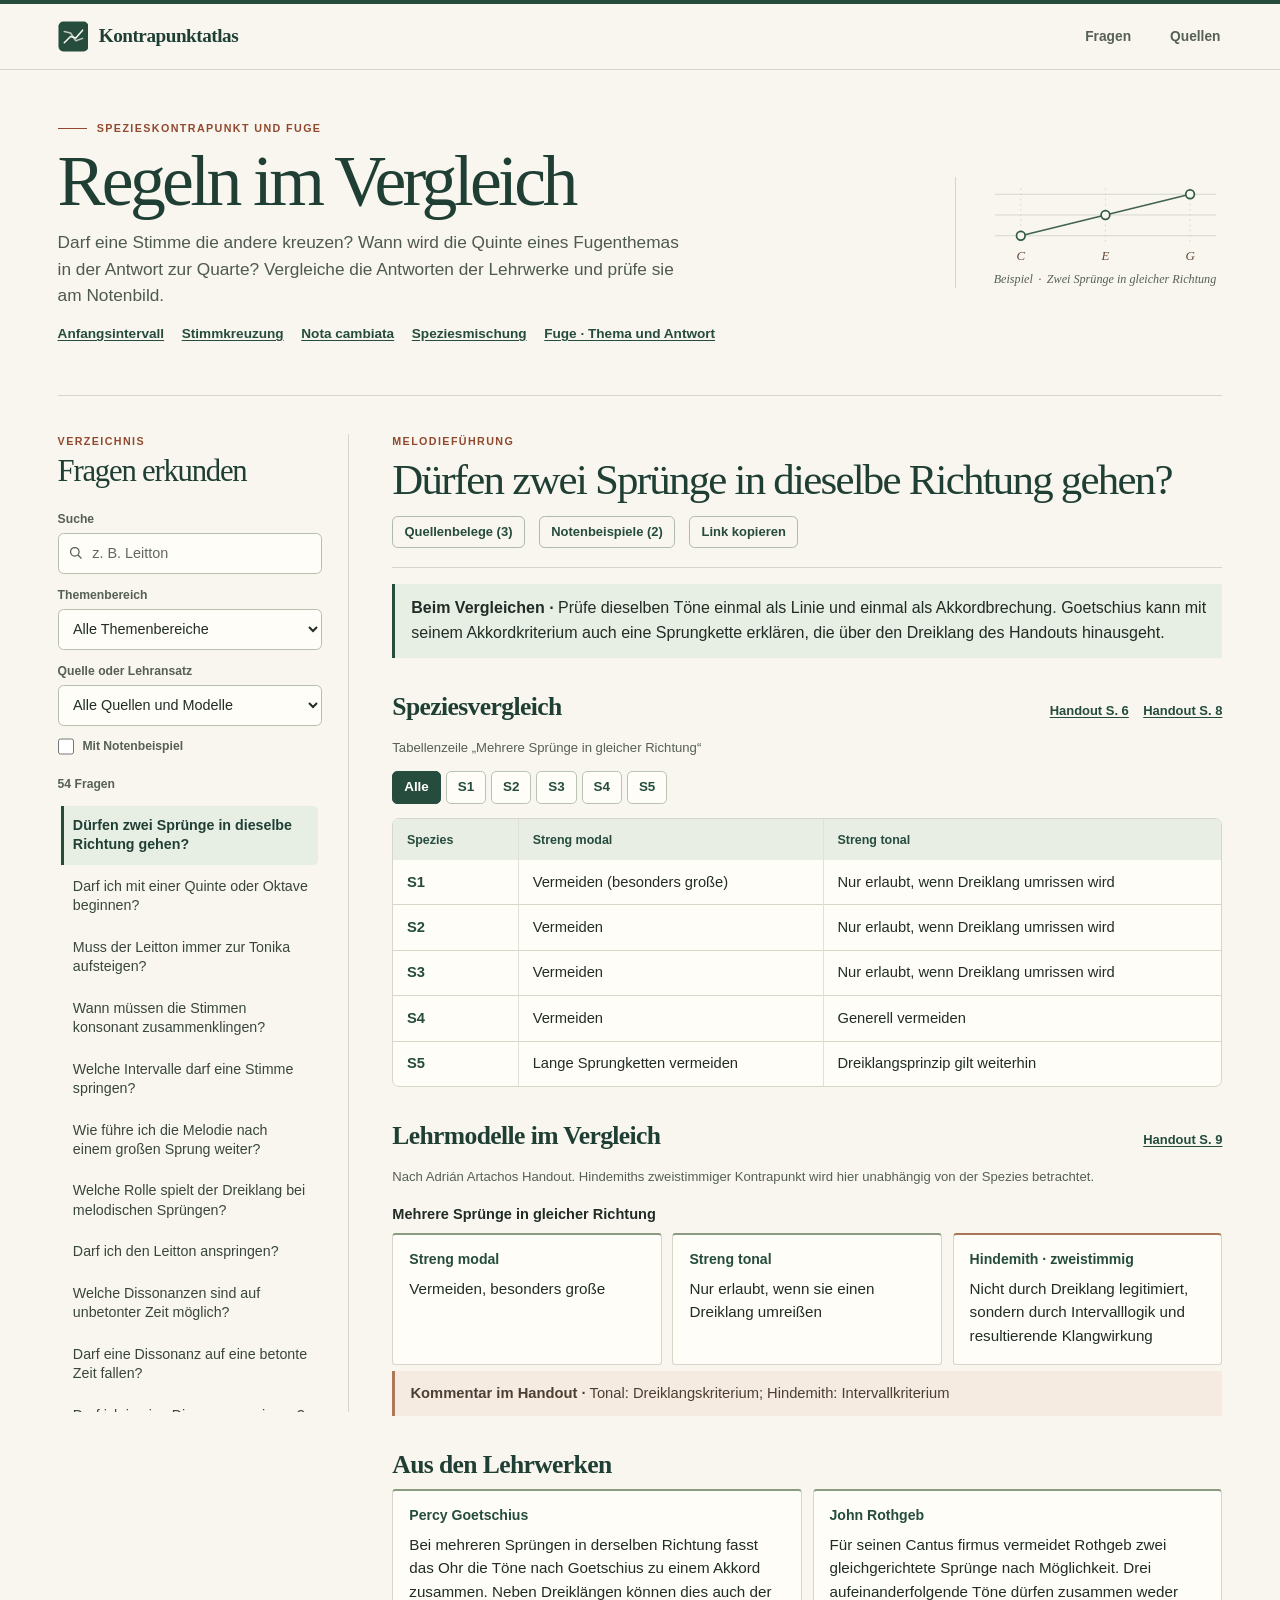
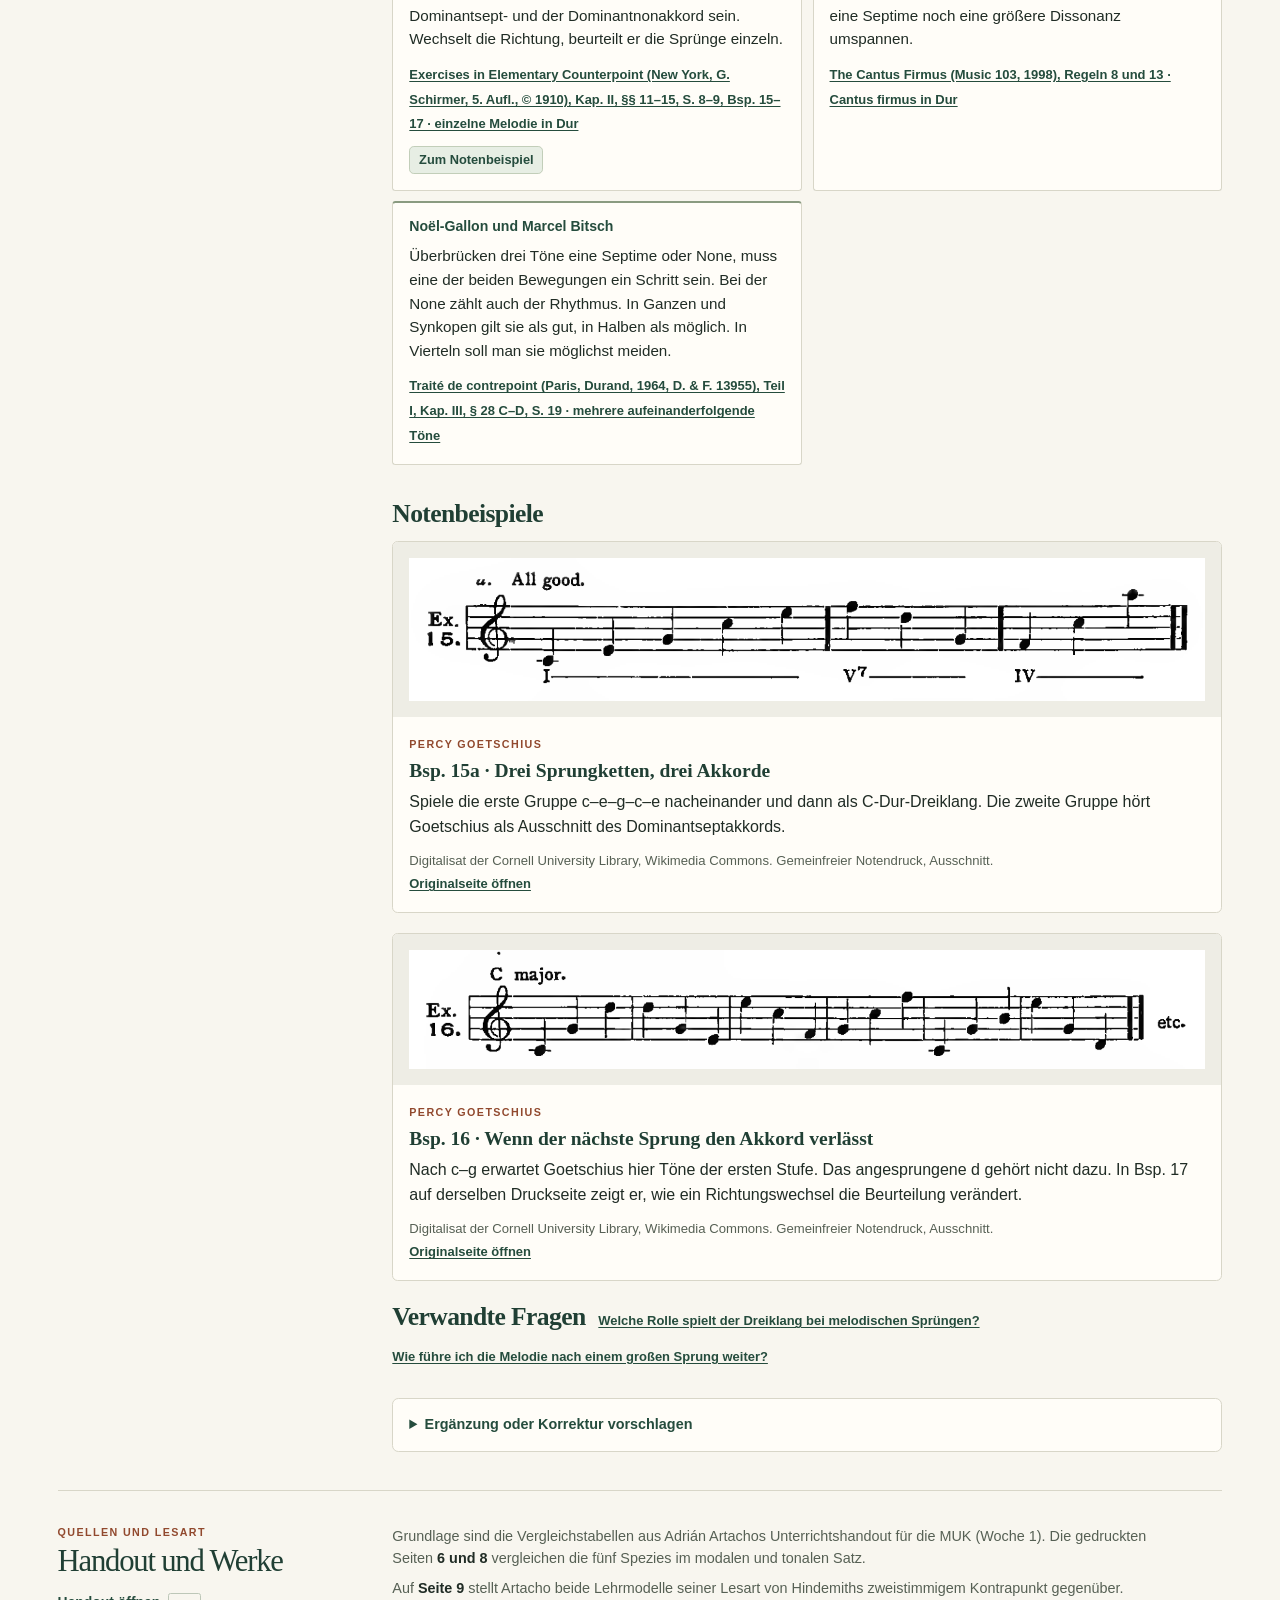
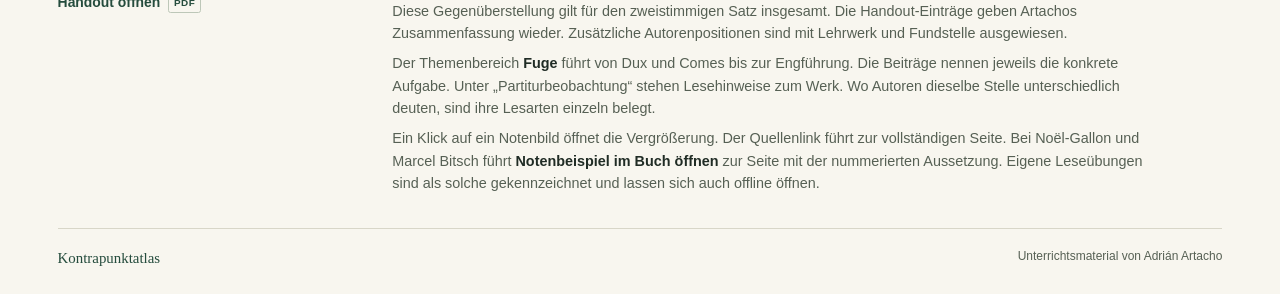
==== index.html @ b2fac676 "Noël-Gallon und Bitsch mit belegten Übungen und Autorenvergleichen erschließen" ====
<!doctype html>
<html lang="de">
<head>
  <meta charset="utf-8">
  <meta name="viewport" content="width=device-width, initial-scale=1">
  <meta name="theme-color" content="#f8f6ef">
  <meta name="description" content="Fragen zum Spezieskontrapunkt und zur Fuge. Vergleiche Lehrbücher, Artachos Unterrichtstabellen und historische Notenbeispiele.">
  <title>Kontrapunktatlas · Regeln im Vergleich</title>
  <link rel="stylesheet" href="atlas.css">
</head>
<body>
  <a class="skip-link" href="#fragen">Zum Fragenverzeichnis</a>
  <a class="skip-link" href="#detail">Zum gewählten Eintrag</a>
  <header class="masthead">
    <div class="page-width masthead-inner">
      <a class="brand" href="index.html" aria-label="Kontrapunktatlas – Startseite">
        <svg class="brand-mark" viewBox="0 0 32 32" aria-hidden="true" focusable="false">
          <rect x=".5" y=".5" width="31" height="31" rx="5" fill="#254c3d"/>
          <g stroke="#f8f6ef" fill="none" stroke-width="1.6" stroke-linecap="round" stroke-linejoin="round">
            <path d="M6.5 22.5 13 16l5.5 1.5 7-8"/>
            <path d="m6.5 11 6.5 1.5 5.5 8 7-2.5" opacity=".73"/>
          </g>
        </svg>
        <span>Kontrapunktatlas</span>
      </a>
      <nav class="masthead-nav" aria-label="Seitennavigation">
        <a href="#fragen">Fragen</a>
        <a href="#quellen">Quellen</a>
      </nav>
    </div>
  </header>

  <main class="page-width" id="hauptinhalt">
    <section class="hero" aria-labelledby="hero-title">
      <div>
        <div class="eyebrow hero-kicker"><span class="kicker-line" aria-hidden="true"></span> Spezieskontrapunkt und Fuge</div>
        <h1 id="hero-title">Regeln im Vergleich</h1>
        <p>Darf eine Stimme die andere kreuzen? Wann wird die Quinte eines Fugenthemas in der Antwort zur Quarte? Vergleiche die Antworten der Lehrwerke und prüfe sie am Notenbild.</p>
        <nav class="case-links" aria-label="Einstiege in den Atlas">
          <a href="#frage=anfangsintervall">Anfangsintervall</a>
          <a href="#frage=stimmkreuzung">Stimmkreuzung</a>
          <a href="#frage=cambiata">Nota cambiata</a>
          <a href="#frage=speziesmischung">Speziesmischung</a>
          <a href="#frage=fuge-reale-tonale-antwort" data-group="Fuge">Fuge · Thema und Antwort</a>
        </nav>
      </div>
      <figure class="contour">
        <svg viewBox="0 0 272 105" role="img" aria-labelledby="contour-title">
          <title id="contour-title">Zwei aufsteigende Terzsprünge von C über E nach G</title>
          <g fill="none" stroke="#c8ccbd" stroke-width=".8">
            <path d="M8 20H264M8 44H264M8 68H264"/>
            <path d="M38 13v63m98-63v63m98-63v63" stroke-dasharray="2 4"/>
          </g>
          <path d="m38 68 98-24 98-24" stroke="#42634e" stroke-width="2" fill="none"/>
          <g fill="#f8f6ef" stroke="#315b45" stroke-width="2">
            <circle cx="38" cy="68" r="5"/><circle cx="136" cy="44" r="5"/><circle cx="234" cy="20" r="5"/>
          </g>
          <g fill="#624734" font-family="Georgia,serif" font-size="15" font-style="italic" text-anchor="middle">
            <text x="38" y="96">C</text><text x="136" y="96">E</text><text x="234" y="96">G</text>
          </g>
        </svg>
        <figcaption>Beispiel <span aria-hidden="true">·</span> Zwei Sprünge in gleicher Richtung</figcaption>
      </figure>
    </section>

    <div class="atlas-layout">
      <aside class="directory" id="fragen" aria-labelledby="directory-heading" tabindex="-1">
        <header class="directory-head">
          <div class="eyebrow">Verzeichnis</div>
          <h2 id="directory-heading">Fragen erkunden</h2>
        </header>
        <div class="directory-tools" role="search" aria-label="Fragen filtern">
          <div class="filter-field filter-search">
            <label for="search">Suche</label>
            <div class="search-wrap">
              <svg aria-hidden="true" focusable="false" viewBox="0 0 20 20"><circle cx="8.5" cy="8.5" r="5.3"/><path d="m12.5 12.5 4.3 4.3"/></svg>
              <input id="search" name="suche" type="search" placeholder="z. B. Leitton" autocomplete="off">
            </div>
          </div>
          <div class="filter-field">
            <label for="group">Themenbereich</label>
            <select id="group" name="themenbereich"><option value="">Alle Themenbereiche</option></select>
          </div>
          <div class="filter-field">
            <label for="perspective">Quelle oder Lehransatz</label>
            <select id="perspective" name="perspektive"><option value="">Alle Perspektiven</option></select>
          </div>
          <label class="image-filter"><input id="illustrated" type="checkbox"> Mit Notenbeispiel</label>
        </div>
        <div class="directory-list-head">
          <p id="result-count" aria-live="polite" aria-atomic="true"></p>
          <a href="#detail" class="detail-jump">Zum Eintrag ↓</a>
        </div>
        <nav id="question-list" aria-label="Fragenverzeichnis"></nav>
      </aside>

      <article id="detail" aria-label="Gewählte Frage" tabindex="-1">
        <noscript><h2>Der interaktive Vergleich benötigt JavaScript.</h2><p>Alle Tabellen findest du im <a href="quellen/handout.pdf">Unterrichtshandout (PDF)</a>.</p></noscript>
      </article>
    </div>

    <section id="quellen" class="sources" aria-labelledby="sources-heading" tabindex="-1">
      <div class="source-heading">
        <div class="eyebrow">Quellen und Lesart</div>
        <h2 id="sources-heading">Handout und Werke</h2>
        <a class="pdf-link" href="quellen/handout.pdf">Handout öffnen <span class="file-type">PDF</span></a>
      </div>
      <div class="source-copy">
        <p>Grundlage sind die Vergleichstabellen aus Adrián Artachos Unterrichtshandout für die MUK (Woche&nbsp;1). Die gedruckten Seiten <strong>6 und 8</strong> vergleichen die fünf Spezies im modalen und tonalen Satz.</p>
        <p>Auf <strong>Seite 9</strong> stellt Artacho beide Lehrmodelle seiner Lesart von Hindemiths zweistimmigem Kontrapunkt gegenüber. Diese Gegenüberstellung gilt für den zweistimmigen Satz insgesamt. Die Handout-Einträge geben Artachos Zusammenfassung wieder. Zusätzliche Autorenpositionen sind mit Lehrwerk und Fundstelle ausgewiesen.</p>
        <p>Der Themenbereich <strong>Fuge</strong> führt von Dux und Comes bis zur Engführung. Die Beiträge nennen jeweils die konkrete Aufgabe. Unter „Partiturbeobachtung“ stehen Lesehinweise zum Werk. Wo Autoren dieselbe Stelle unterschiedlich deuten, sind ihre Lesarten einzeln belegt.</p>
        <p>Ein Klick auf ein Notenbild öffnet die Vergrößerung. Der Quellenlink führt zur vollständigen Seite. Bei Noël-Gallon und Marcel Bitsch führt <strong>Notenbeispiel im Buch öffnen</strong> zur Seite mit der nummerierten Aussetzung. Eigene Leseübungen sind als solche gekennzeichnet und lassen sich auch offline öffnen.</p>
      </div>
    </section>
  </main>
  <footer class="page-width footer">
    <span>Kontrapunktatlas</span>
    <span>Unterrichtsmaterial von Adrián Artacho</span>
  </footer>
  <div class="sr-only" id="status" role="status" aria-live="polite"></div>
  <script src="atlas-data.js"></script>
  <script src="atlas.js"></script>
</body>
</html>
---- atlas.css ----
:root {
  color-scheme: light;
  --paper: #f8f6ef;
  --surface: #fffdf8;
  --ink: #202c25;
  --forest: #254c3d;
  --green-deep: #203f34;
  --green-light: #e7eee4;
  --rust: #91492e;
  --rust-light: #f5ebe0;
  --muted: #566054;
  --rule: #d8d6c8;
  --serif: "Iowan Old Style", "Palatino Linotype", Georgia, serif;
  --sans: -apple-system, BlinkMacSystemFont, "Segoe UI", Arial, sans-serif;
}
*, *::before, *::after { box-sizing: border-box; }
html { scroll-padding-top: 1rem; }
body {
  margin: 0;
  background: var(--paper);
  color: var(--ink);
  font: 1rem/1.55 var(--sans);
  -webkit-font-smoothing: antialiased;
}
h1, h2, h3, p, figure { margin: 0; }
h1, h2, h3 { text-wrap: pretty; }
button, input, select { font: inherit; }
button, select { cursor: pointer; }
a { color: var(--forest); text-underline-offset: .18em; }
a:hover { text-decoration-thickness: 2px; }
:focus-visible { outline: 3px solid #a7552b; outline-offset: 3px; }
.page-width { width: min(100% - clamp(2rem, 9vw, 9rem), 82rem); margin-inline: auto; }
.sr-only, .skip-link:not(:focus) {
  position: absolute; width: 1px; height: 1px; padding: 0; margin: -1px;
  overflow: hidden; clip-path: inset(50%); white-space: nowrap; border: 0;
}
.skip-link:focus { position: absolute; top: 8px; left: 12px; z-index: 5; padding: .6rem 1rem; background: white; }
.masthead { border-top: 4px solid var(--forest); border-bottom: 1px solid var(--rule); }
.masthead-inner { min-height: 4.05rem; display: flex; align-items: center; justify-content: space-between; gap: .75rem; }
.brand, .masthead-nav a, .pdf-link, .detail-jump { text-decoration: none; }
.brand { display: inline-flex; align-items: center; gap: .64rem; color: var(--green-deep); font: 700 1.2rem/1.05 var(--serif); letter-spacing: -.025em; }
.brand-mark { display: block; height: 1.93rem; width: 1.93rem; flex-shrink: 0; }
.masthead-nav { display: flex; gap: clamp(1rem, 3vw, 2.2rem); }
.masthead-nav a { padding: .65rem .12rem; color: var(--muted); font-size: .86rem; font-weight: 600; }
.masthead-nav a:hover, .pdf-link:hover, .detail-jump:hover { text-decoration: underline; }

.hero {
  display: grid; grid-template-columns: minmax(0, 1fr) minmax(13rem, 23%); align-items: center; 
  gap: clamp(1.75rem, 5vw, 6rem); padding-block: clamp(1.8rem, 4vw, 3.55rem);
  border-bottom: 1px solid var(--rule);
}
.eyebrow, .entry-kicker {
  color: var(--rust); font-size: .67rem; font-weight: 740; letter-spacing: .13em;
  line-height: 1.45; text-transform: uppercase;
}
.hero-kicker { display: flex; align-items: center; gap: .6rem; }
.kicker-line { height: 1px; width: 1.85rem; background: var(--rust); }
.hero h1 {
  margin: .55rem 0 .7rem; color: var(--green-deep); 
  font: 500 clamp(3.15rem, 5.6vw, 5.6rem)/1.01 var(--serif); letter-spacing: -.051em;
}
.hero p { max-width: 42rem; font-size: clamp(.98rem, 1.35vw, 1.14rem); line-height: 1.55; color: #4e594f; text-wrap: pretty; }
.case-links { display: flex; gap: .4rem 1.1rem; flex-wrap: wrap; margin-top: .85rem; font-size: .85rem; font-weight: 650; }
.contour { align-self: center; border-left: 1px solid var(--rule); padding-left: clamp(.9rem, 2.5vw, 2.25rem); }
.contour svg { width: 100%; height: auto; display: block; }
.contour figcaption { margin-top: .2rem; font: italic .76rem/1.4 var(--serif); text-align: center; color: var(--muted); }
.contour figcaption span { margin: 0 .2em; color: var(--rust); }

.atlas-layout {
  display: grid; grid-template-columns: clamp(15.5rem, 25%, 20.5rem) minmax(0, 1fr);
  gap: clamp(1.6rem, 3.4vw, 3.5rem); align-items: start; margin-block: clamp(1.6rem, 3vw, 2.8rem);
}
.directory { min-width: 0; padding-right: clamp(1rem, 2vw, 2rem); border-right: 1px solid var(--rule); }
.directory-head h2, .sources h2 {
  margin-top: .24rem; color: var(--green-deep); font: 500 clamp(1.65rem, 2.4vw, 2.2rem)/1.15 var(--serif); letter-spacing: -.04em;
}
.directory-tools { margin-top: 1.3rem; }
.directory-tools label { display: block; margin: .75rem 0 .27rem; color: var(--muted); font-size: .76rem; font-weight: 650; }
.search-wrap { position: relative; }
.search-wrap svg { pointer-events: none; position: absolute; top: 50%; left: .68rem; transform: translateY(-50%); width: 1rem; height: 1rem; fill: none; stroke: var(--muted); stroke-width: 1.6; }
.directory-tools input, .directory-tools select {
  display: block; width: 100%; min-height: 2.55rem; padding: .5rem .65rem; border: 1px solid #b9bdaf; 
  border-radius: .35rem; background-color: var(--surface); color: var(--ink); font-size: .9rem; line-height: 1.4;
}
.directory-tools input { padding-inline-start: 2.1rem; }
.directory-tools input::placeholder { color: #60695e; }
.directory-tools .image-filter { display: flex; gap: .5rem; align-items: center; grid-column: 1 / -1; margin-top: .7rem; cursor: pointer; }
.directory-tools input[type="checkbox"] { width: 1.05rem; height: 1.05rem; min-height: 0; margin: 0; accent-color: var(--forest); }
.directory-tools select { padding-right: 1.8rem; }
.directory-list-head { display: flex; justify-content: space-between; align-items: baseline; margin: 1.2rem 0 .4rem; }
#result-count { color: var(--muted); font-size: .76rem; font-weight: 600; }
.detail-jump { display: none; color: var(--forest); font-size: .8rem; }
#question-list {
  max-height: min(68vh, 39rem); overflow-y: auto; overscroll-behavior-y: contain;
  padding: 4px 4px 4px 3px; scrollbar-width: thin; scrollbar-color: #a5b09e transparent;
}
#question-list .question-link, #question-list .question-item:is(a, button) {
  display: flex; align-items: baseline; gap: .56rem; margin: .1rem 0; width: 100%;
  padding: .62rem .58rem; border: none; border-left: 3px solid transparent; border-radius: 0 .3rem .3rem 0;
  background: transparent; text-align: left; text-decoration: none; 
  font: 500 .89rem/1.39 var(--sans); color: #39463c; overflow-wrap: anywhere;
}
#question-list a:hover, #question-list button:hover { background: #eeefe6; color: var(--green-deep); }
#question-list :is(.question-link, .question-item):is(.selected, [aria-current="page"]) {
  border-left-color: var(--forest); background: var(--green-light); color: var(--green-deep); font-weight: 690;
}
.qnum { flex-shrink: 0; color: #607363; font: 500 .69rem/1.5 ui-monospace, SFMono-Regular, Consolas, monospace; font-variant-numeric: tabular-nums; }

#detail { min-width: 0; }
.detail-header { padding-bottom: 1.2rem; border-bottom: 1px solid var(--rule); }
.entry-title {
  margin: .4rem 0 .75rem; max-width: 41ch; color: var(--green-deep);
  font: 500 clamp(2.08rem, 3.35vw, 3.35rem)/1.1 var(--serif); letter-spacing: -.041em; overflow-wrap: break-word;
}
.entry-actions { display: flex; align-items: center; gap: .55rem .9rem; flex-wrap: wrap; }
.entry-actions :is(button, a), .source-link, .suggest, .cross-links a {
  font: 600 .81rem/1.4 var(--sans); color: var(--forest); text-underline-offset: .18em;
}
.entry-actions button, button.source-link, a.suggest, button.suggest {
  display: inline-flex; align-items: center; gap: .35rem;
  padding: .39rem .7rem; border: 1px solid #aebaaa; border-radius: .35rem;
  background: transparent; text-decoration: none;
}
.entry-actions button:hover, .suggest:hover { background: var(--green-light); }
.detail-section { margin-top: clamp(1.3rem, 2.6vw, 2.05rem); }
.scope-heading { display: flex; align-items: baseline; flex-wrap: wrap; justify-content: space-between; gap: .35rem .75rem; }
#detail h3 {
  margin: 0 0 .58rem; color: var(--green-deep); font: 550 clamp(1.3rem, 2vw, 1.73rem)/1.22 var(--serif); letter-spacing: -.024em;
}
#detail :is(p, li) { overflow-wrap: break-word; }
#detail p { margin: .4rem 0 .7rem; }
#detail .entry-kicker { margin: 0; }
.species-controls { display: flex; flex-wrap: wrap; gap: .32rem; align-items: center; margin: .8rem 0 .85rem; }
.species-btn {
  border: 1px solid #b9c2b3; border-radius: .32rem; padding: .36rem .68rem;
  background: var(--surface); color: var(--forest); font-size: .84rem; font-weight: 650; line-height: 1.5;
}
.species-btn:hover { background: var(--green-light); }
.species-btn:is(.is-active, [aria-pressed="true"]) { border-color: var(--forest); background: var(--forest); color: white; }
.table-scroll { max-width: 100%; overflow-x: auto; border: 1px solid var(--rule); border-radius: .44rem; background: var(--surface); scrollbar-width: thin; }
.comparison-table { border-collapse: collapse; width: 100%; font-size: .92rem; line-height: 1.45; }
.comparison-table th, .comparison-table td { text-align: left; vertical-align: top; padding: .72rem .85rem; }
.comparison-table th { color: var(--forest); font-weight: 670; }
.comparison-table thead { background: #e9eee5; }
.comparison-table thead th { font-size: .78rem; }
.comparison-table tbody tr + tr > * { border-top: 1px solid var(--rule); }
.comparison-table :is(th, td) + :is(th, td) { border-left: 1px solid #e2e1d7; }
.comparison-table th:first-child { min-width: 6rem; }
.comparison-table td { min-width: 7.5rem; }
.comparison-table caption { text-align: left; padding: .6rem .85rem; color: var(--muted); font-size: .8rem; }
.tradition-grid { display: grid; grid-template-columns: repeat(auto-fit, minmax(min(100%, 12rem), 1fr)); gap: .65rem; }
.authors-grid { grid-template-columns: repeat(auto-fit, minmax(min(100%, 17rem), 1fr)); }
.tradition-card {
  padding: .9rem 1rem 1rem; border: 1px solid var(--rule); border-top: 2px solid #8a9b81;
  border-radius: .22rem; background: var(--surface); overflow-wrap: break-word;
}
.tradition-card.hindemith { border-top-color: #aa7657; }
.detail-section > .tradition-card + .tradition-card { margin-top: .65rem; }
.detail-section > h4 { margin: 1rem 0 .5rem; color: var(--ink); font-size: .91rem; }
.comparison-table small.ref { display: block; margin-top: .15rem; font-size: .76rem; }
.tradition-card h5, .tradition-card h4, .tradition-card h3 { margin: 0 0 .5rem; font: 640 .88rem/1.35 var(--sans); color: var(--forest); }
.tradition-card p { font-size: .95rem; }
#detail .tradition-card p:last-child { margin-bottom: 0; }
.comment {
  margin-top: .72rem; padding: .7rem .95rem; border-left: 3px solid #ad7856; 
  background: var(--rust-light); color: #4d3e32; font-size: .92rem;
}
#detail .comment p { margin: 0; }
.ref { color: var(--muted); font-size: .82rem; }
#detail .author-comparison { margin-top: .75rem; padding-top: .65rem; border-top: 1px solid var(--rule); font-size: .87rem; }
#detail .reading { margin-top: 1rem; padding: .75rem 1rem; border-left: 3px solid var(--forest); background: var(--green-light); }
.score-example { border: 1px solid var(--rule); border-radius: .35rem; background: var(--surface); overflow: hidden; margin-block: .75rem 1.25rem; }
.score-example > a { display: grid; place-items: center; padding: 1rem; background: #eeede5; cursor: zoom-in; }
.score-example > a:focus-visible { outline-offset: -3px; }
.score-example img { display: block; max-width: 100%; max-height: 26rem; width: auto; height: auto; }
.score-caption { padding: .85rem 1rem 1rem; }
.score-example h4 { margin: .18rem 0; color: var(--green-deep); font: 600 1.22rem/1.3 var(--serif); }
.score-caption small { display: block; }
.score-jump { display: block; margin-top: .6rem; padding: .25rem .55rem; font: 600 .8rem/1.4 var(--sans); color: var(--forest); background: var(--green-light); border: 1px solid #c2ceb9; border-radius: .3rem; }
details.suggest { margin-top: 2rem; padding: .75rem 1rem; border: 1px solid var(--rule); border-radius: .4rem; background: var(--surface); font: 400 .9rem/1.5 var(--sans); color: var(--ink); }
details.suggest:hover { background: var(--surface); }
details.suggest summary { padding: .2rem 0; font-weight: 680; color: var(--forest); cursor: pointer; }
details.suggest summary:hover { text-decoration: underline; }
details.suggest[open] summary { margin-bottom: .7rem; }
details.suggest label { display: block; margin-top: .8rem; font-size: .8rem; font-weight: 670; }
details.suggest textarea { display: block; width: 100%; margin: .25rem 0 .8rem; padding: .65rem; resize: vertical; border: 1px solid #b9bdaf; border-radius: .3rem; background: white; color: var(--ink); font: inherit; }
.badge { display: inline-block; border-radius: 999px; padding: .14rem .55rem; color: var(--forest); background: var(--green-light); font: 630 .73rem/1.55 var(--sans); }
.empty-state { color: var(--muted); font-size: .94rem; }
.cross-links { display: flex; flex-wrap: wrap; align-items: baseline; gap: .38rem .8rem; }

.sources {
  display: grid; grid-template-columns: clamp(15.5rem, 25%, 20.5rem) minmax(0, 1fr);
  align-items: start; gap: clamp(1.6rem, 3.4vw, 3.5rem); padding-block: 2.1rem;
  border-top: 1px solid var(--rule);
}
.source-copy { max-width: 48rem; }
.source-copy p { font-size: .9rem; color: var(--muted); }
.source-copy p + p { margin-top: .5rem; }
.source-copy strong { font-weight: 660; color: var(--ink); }
.pdf-link { display: inline-flex; align-items: center; gap: .5rem; margin-top: .8rem; color: var(--forest); font-size: .87rem; font-weight: 650; }
.file-type { padding: .08rem .29rem; border: 1px solid #bdc7b8; border-radius: .16rem; font-size: .62rem; letter-spacing: .05em; }
.footer { display: flex; justify-content: space-between; gap: .75rem; flex-wrap: wrap; border-top: 1px solid var(--rule); padding-block: 1.1rem 1.5rem; color: var(--muted); font-size: .75rem; }
.footer span:first-child { font-family: var(--serif); color: var(--forest); font-size: .93rem; }

@media (max-width: 760px) {
  .page-width { width: calc(100% - 2.35rem); }
  .hero { grid-template-columns: minmax(0, 1fr) 24%; gap: 1.15rem; }
  .contour { padding-left: .7rem; }
  .contour figcaption { font-size: .66rem; }
  .atlas-layout { grid-template-columns: minmax(0, 1fr); gap: 1.6rem; }
  .directory { padding: 0 0 1.15rem; border-right: 0; border-bottom: 1px solid var(--rule); }
  .directory-tools { display: grid; grid-template-columns: repeat(3, minmax(0, 1fr)); gap: .55rem .75rem; margin-top: .65rem; }
  .directory-tools label { margin-top: 0; }
  .filter-field { min-width: 0; }
  .directory-tools :is(input, select) { min-height: 2.75rem; font-size: 1rem; }
  .directory-list-head { margin-top: .7rem; }
  .detail-jump { display: inline-block; }
  #question-list { max-height: 9.15rem; }
  .sources { grid-template-columns: 1fr; gap: .9rem; }
  .source-heading { display: grid; grid-template-columns: 1fr auto; align-items: baseline; }
  .source-heading .eyebrow { grid-column: 1 / -1; }
  .pdf-link { margin-top: 0; }
}
@media (max-width: 540px) {
  .page-width { width: calc(100% - 2rem); }
  .masthead-inner { min-height: 3.45rem; }
  .brand { gap: .42rem; font-size: 1.09rem; }
  .brand-mark { width: 1.62rem; height: 1.62rem; }
  .masthead-nav { gap: .7rem; }
  .masthead-nav a { font-size: .78rem; }
  .hero { display: block; padding-block: 1.65rem 1.45rem; }
  .hero h1 { font-size: clamp(2.65rem, 10vw, 3.4rem); }
  .hero p { font-size: .95rem; }
  .contour { display: none; }
  .directory-tools { grid-template-columns: repeat(2, minmax(0, 1fr)); }
  .filter-search { grid-column: 1 / -1; }
  .entry-title { font-size: 2.05rem; }
  .comparison-table { font-size: .85rem; }
  .comparison-table :is(th, td) { padding: .59rem .57rem; }
  .comparison-table td { min-width: 6.75rem; }
  .species-btn { min-height: 2.7rem; }
}
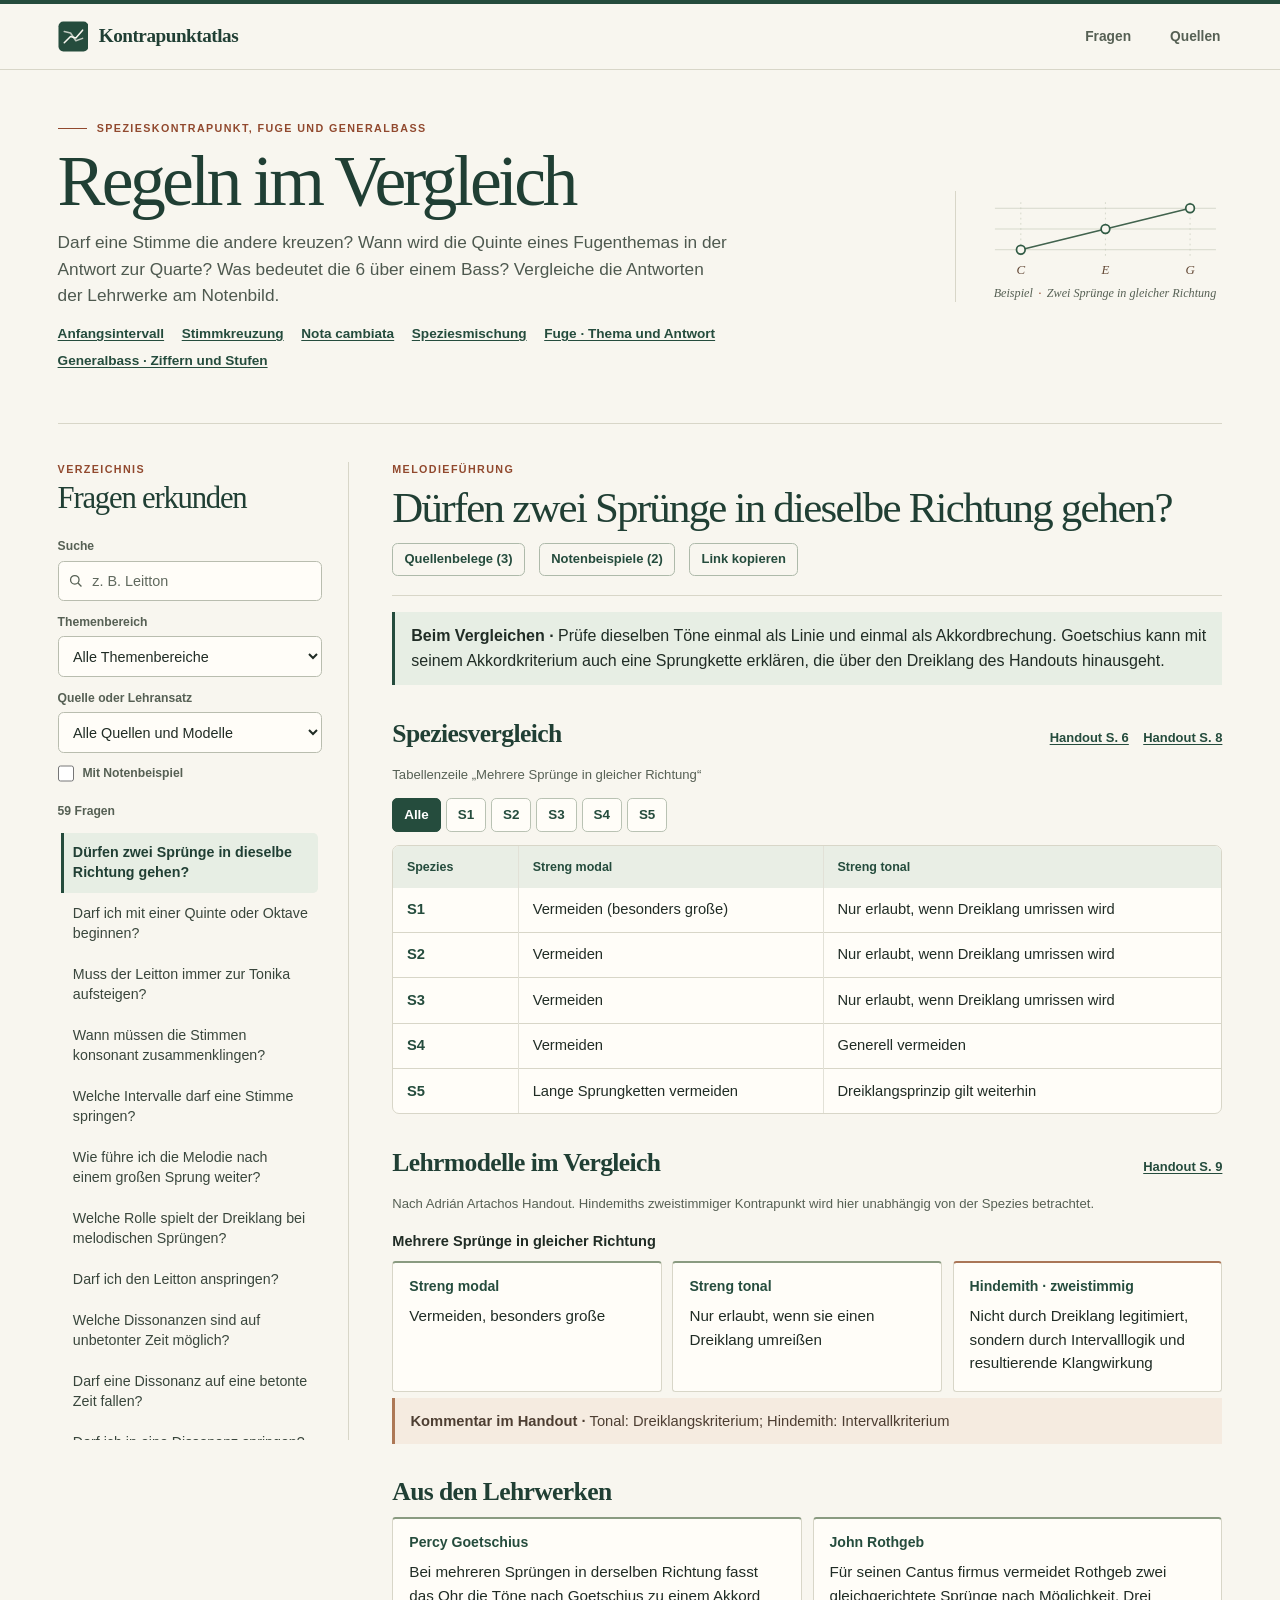
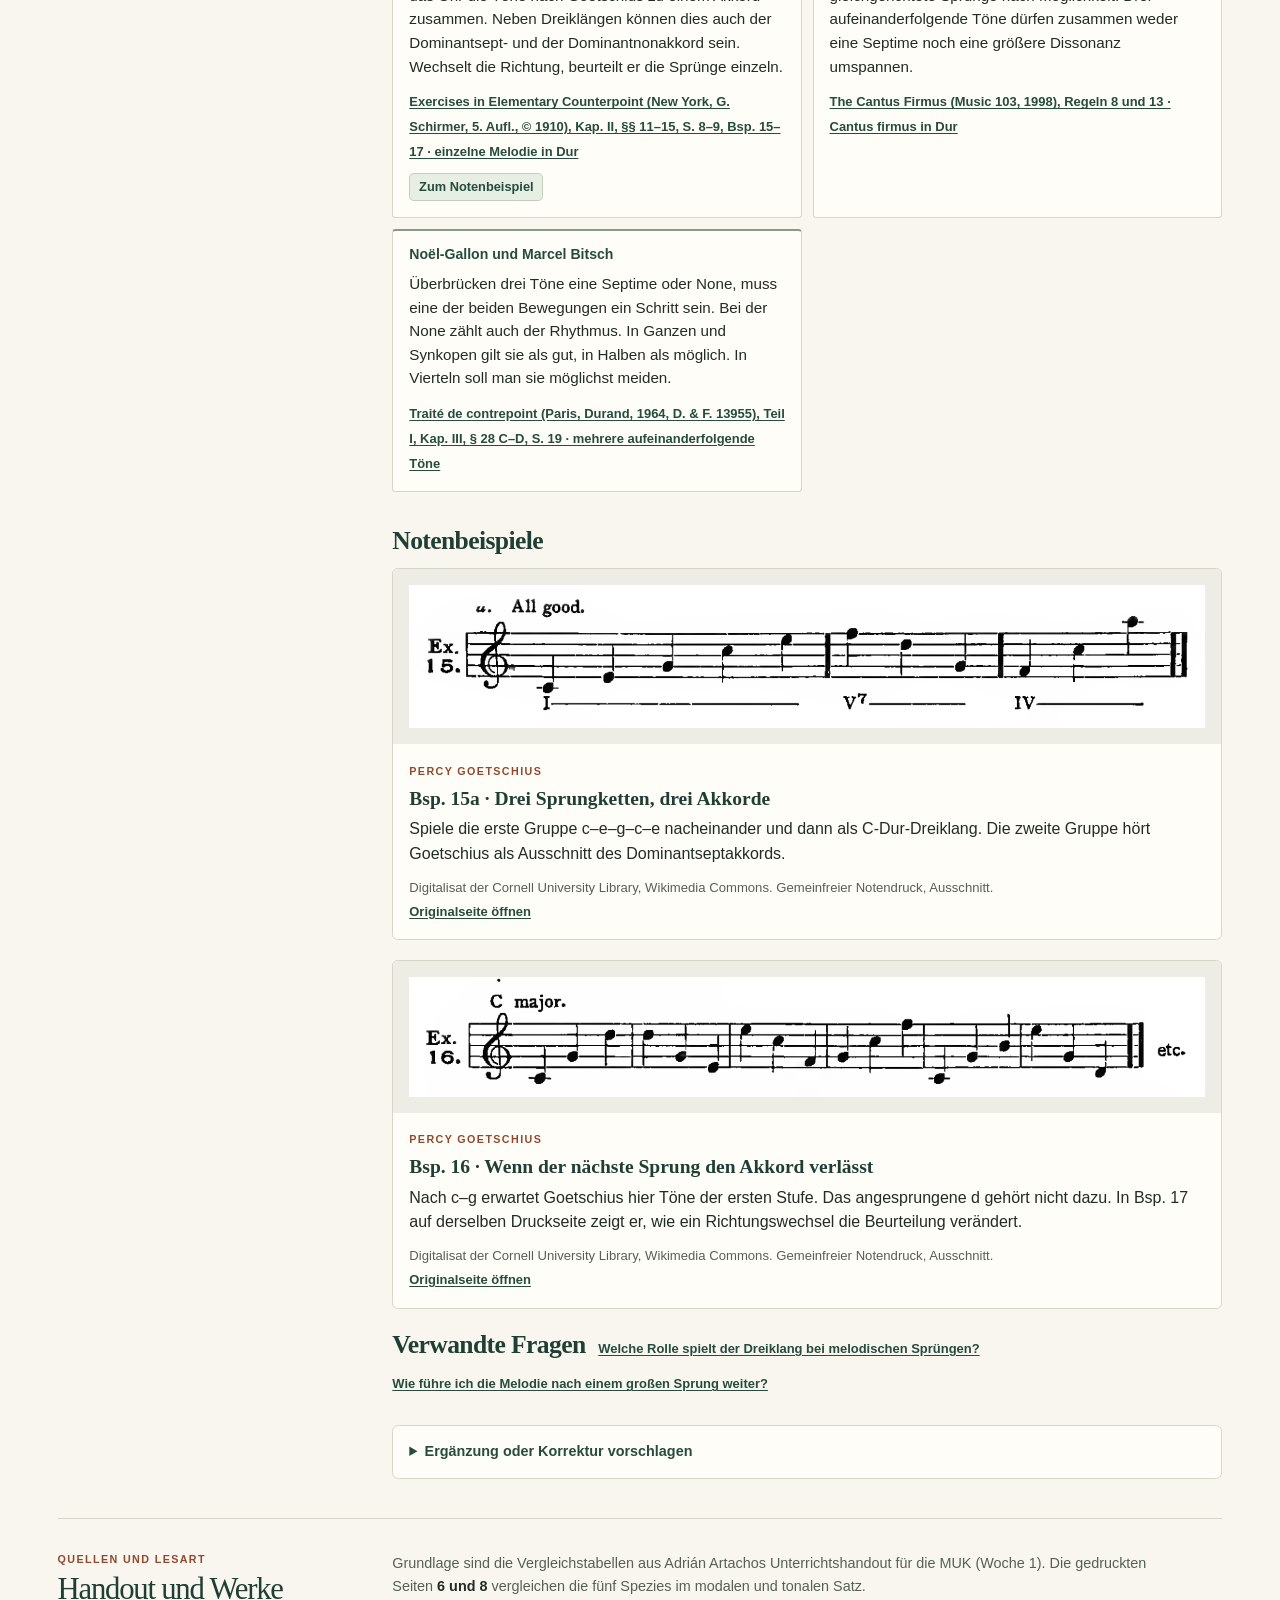
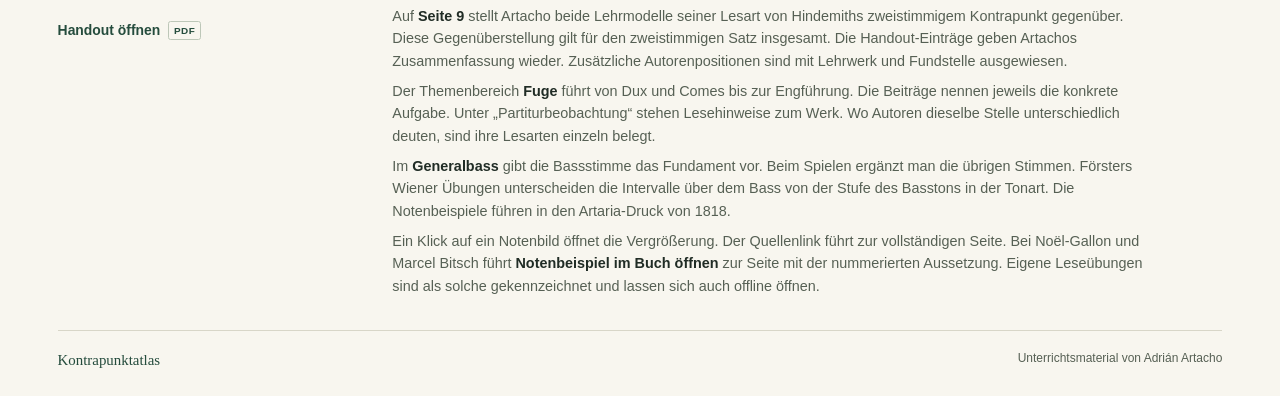
==== commit 5d5dc8fc: "Generalbass mit Försters Practischen Beyspielen erschließen" ====
--- a/index.html
+++ b/index.html
@@ -4,7 +4,7 @@
   <meta charset="utf-8">
   <meta name="viewport" content="width=device-width, initial-scale=1">
   <meta name="theme-color" content="#f8f6ef">
-  <meta name="description" content="Fragen zum Spezieskontrapunkt und zur Fuge. Vergleiche Lehrbücher, Artachos Unterrichtstabellen und historische Notenbeispiele.">
+  <meta name="description" content="Fragen zu Spezieskontrapunkt, Fuge und Generalbass. Vergleiche Lehrbücher, Artachos Unterrichtstabellen und historische Notenbeispiele.">
   <title>Kontrapunktatlas · Regeln im Vergleich</title>
   <link rel="stylesheet" href="atlas.css">
 </head>
@@ -33,15 +33,16 @@
   <main class="page-width" id="hauptinhalt">
     <section class="hero" aria-labelledby="hero-title">
       <div>
-        <div class="eyebrow hero-kicker"><span class="kicker-line" aria-hidden="true"></span> Spezieskontrapunkt und Fuge</div>
+        <div class="eyebrow hero-kicker"><span class="kicker-line" aria-hidden="true"></span> Spezieskontrapunkt, Fuge und Generalbass</div>
         <h1 id="hero-title">Regeln im Vergleich</h1>
-        <p>Darf eine Stimme die andere kreuzen? Wann wird die Quinte eines Fugenthemas in der Antwort zur Quarte? Vergleiche die Antworten der Lehrwerke und prüfe sie am Notenbild.</p>
+        <p>Darf eine Stimme die andere kreuzen? Wann wird die Quinte eines Fugenthemas in der Antwort zur Quarte? Was bedeutet die 6 über einem Bass? Vergleiche die Antworten der Lehrwerke am Notenbild.</p>
         <nav class="case-links" aria-label="Einstiege in den Atlas">
           <a href="#frage=anfangsintervall">Anfangsintervall</a>
           <a href="#frage=stimmkreuzung">Stimmkreuzung</a>
           <a href="#frage=cambiata">Nota cambiata</a>
           <a href="#frage=speziesmischung">Speziesmischung</a>
           <a href="#frage=fuge-reale-tonale-antwort" data-group="Fuge">Fuge · Thema und Antwort</a>
+          <a href="#frage=generalbass-ziffern-stufen" data-group="Generalbass">Generalbass · Ziffern und Stufen</a>
         </nav>
       </div>
       <figure class="contour">
@@ -109,6 +110,7 @@
         <p>Grundlage sind die Vergleichstabellen aus Adrián Artachos Unterrichtshandout für die MUK (Woche&nbsp;1). Die gedruckten Seiten <strong>6 und 8</strong> vergleichen die fünf Spezies im modalen und tonalen Satz.</p>
         <p>Auf <strong>Seite 9</strong> stellt Artacho beide Lehrmodelle seiner Lesart von Hindemiths zweistimmigem Kontrapunkt gegenüber. Diese Gegenüberstellung gilt für den zweistimmigen Satz insgesamt. Die Handout-Einträge geben Artachos Zusammenfassung wieder. Zusätzliche Autorenpositionen sind mit Lehrwerk und Fundstelle ausgewiesen.</p>
         <p>Der Themenbereich <strong>Fuge</strong> führt von Dux und Comes bis zur Engführung. Die Beiträge nennen jeweils die konkrete Aufgabe. Unter „Partiturbeobachtung“ stehen Lesehinweise zum Werk. Wo Autoren dieselbe Stelle unterschiedlich deuten, sind ihre Lesarten einzeln belegt.</p>
+        <p>Im <strong>Generalbass</strong> gibt die Bassstimme das Fundament vor. Beim Spielen ergänzt man die übrigen Stimmen. Försters Wiener Übungen unterscheiden die Intervalle über dem Bass von der Stufe des Basstons in der Tonart. Die Notenbeispiele führen in den Artaria-Druck von 1818.</p>
         <p>Ein Klick auf ein Notenbild öffnet die Vergrößerung. Der Quellenlink führt zur vollständigen Seite. Bei Noël-Gallon und Marcel Bitsch führt <strong>Notenbeispiel im Buch öffnen</strong> zur Seite mit der nummerierten Aussetzung. Eigene Leseübungen sind als solche gekennzeichnet und lassen sich auch offline öffnen.</p>
       </div>
     </section>
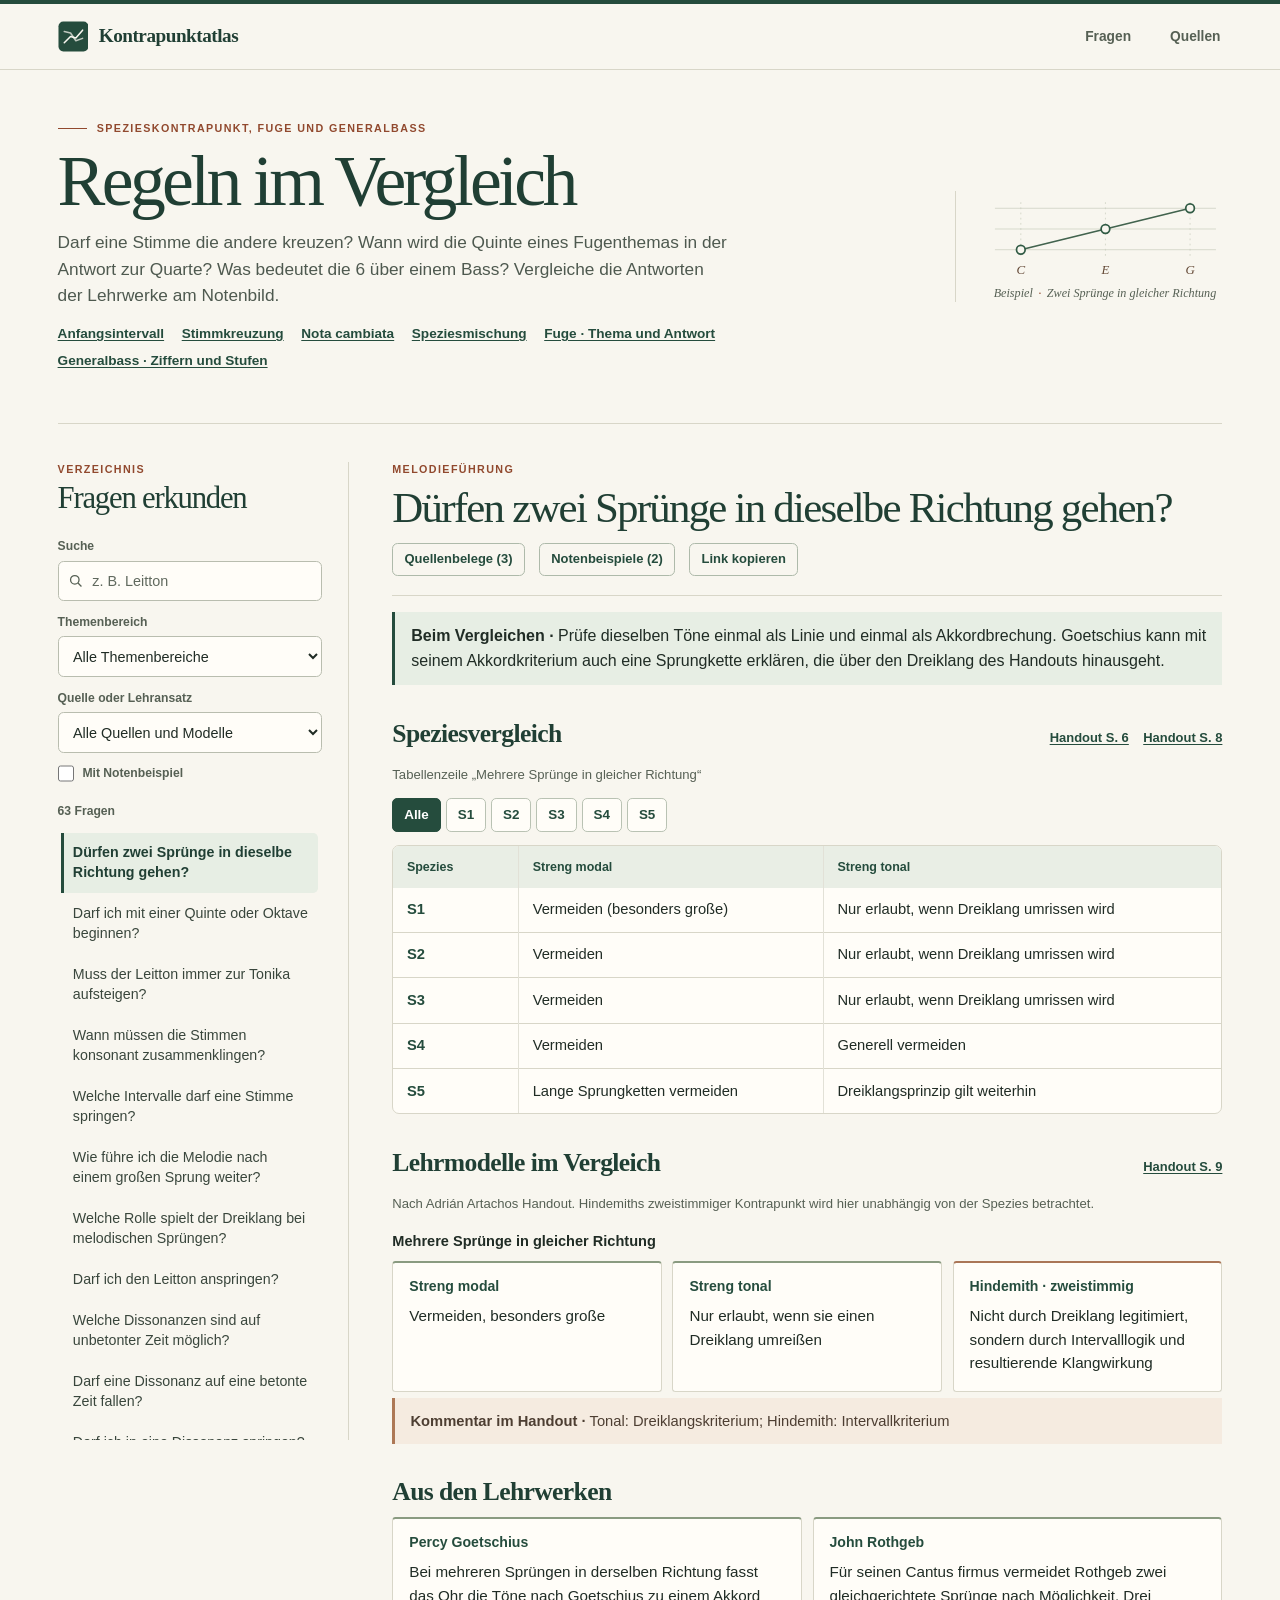
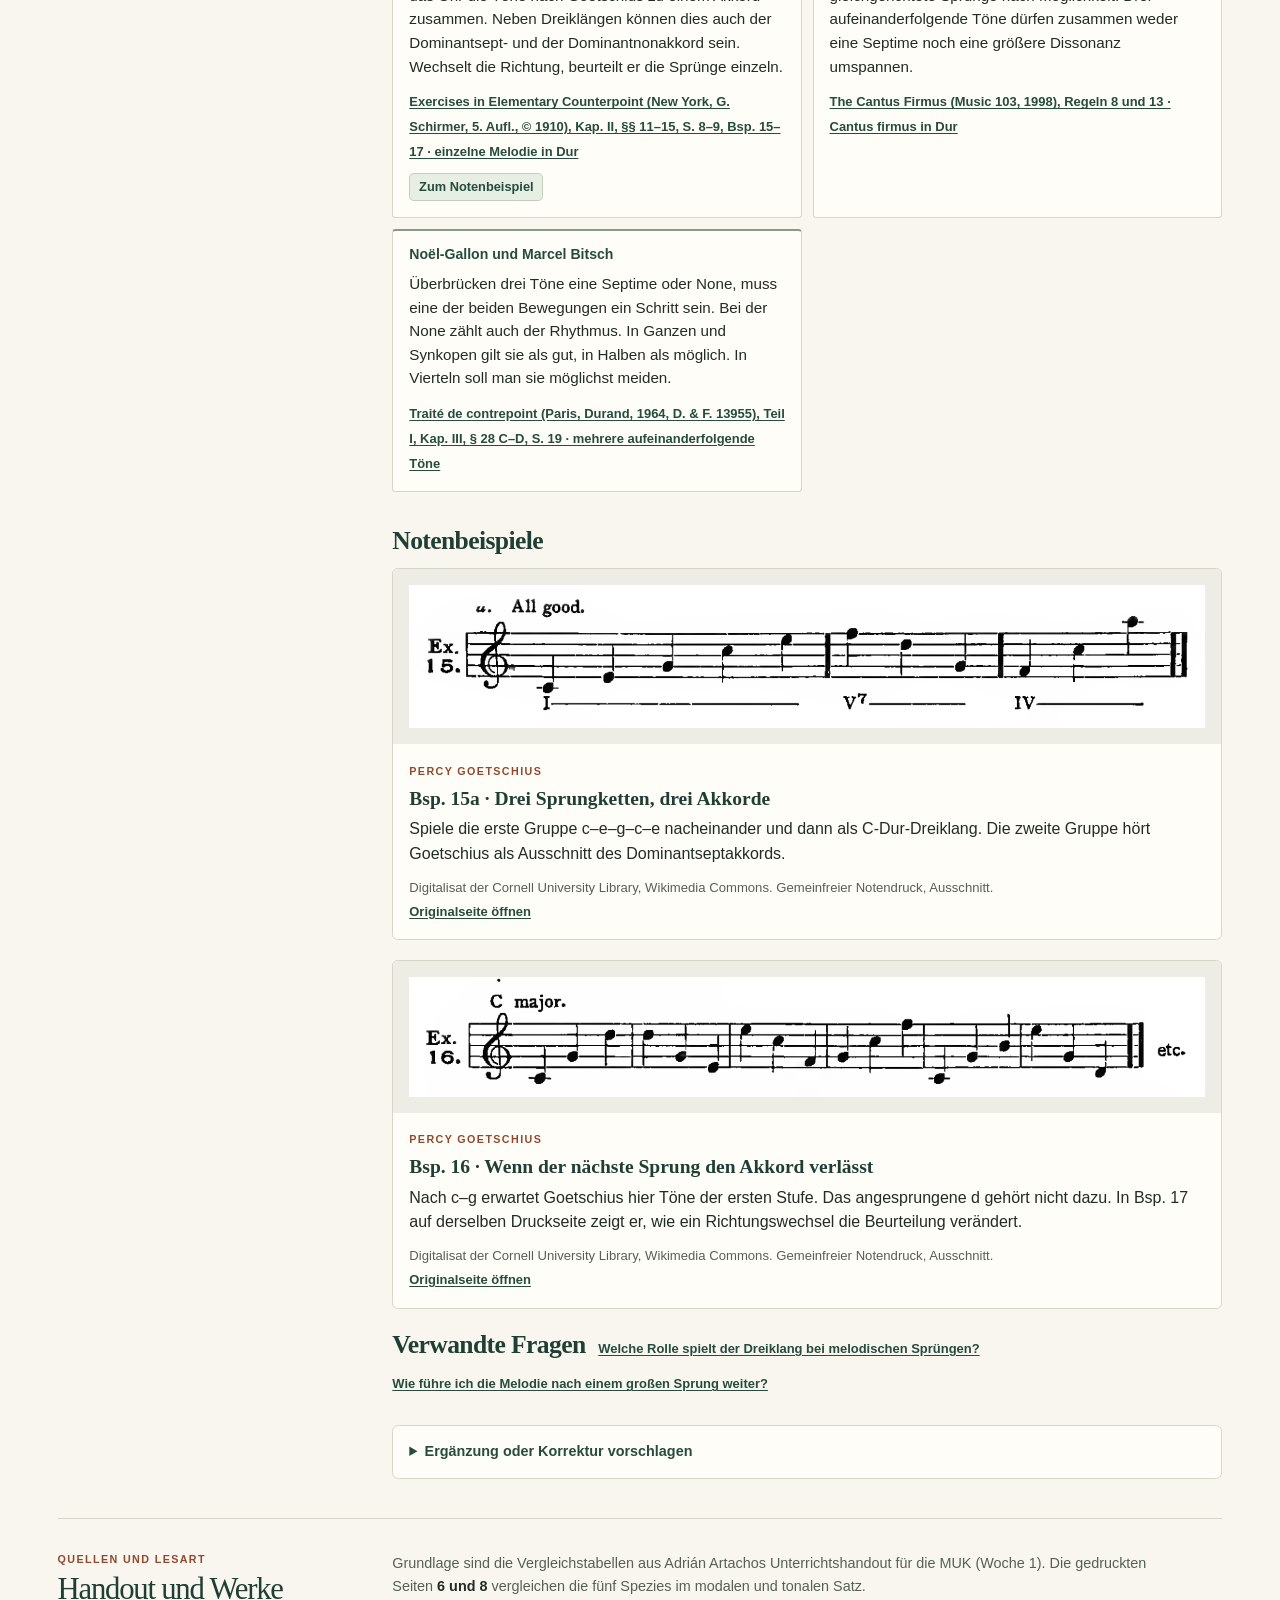
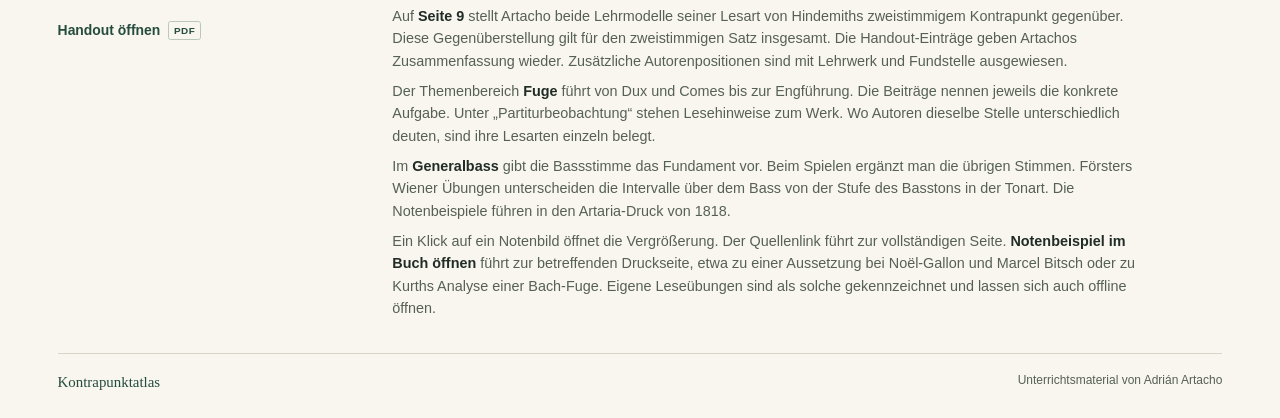
==== commit c9f31087: "Kurths linearen Kontrapunkt mit Hörfragen und Bach-Beispielen erschließen" ====
--- a/index.html
+++ b/index.html
@@ -111,7 +111,7 @@
         <p>Auf <strong>Seite 9</strong> stellt Artacho beide Lehrmodelle seiner Lesart von Hindemiths zweistimmigem Kontrapunkt gegenüber. Diese Gegenüberstellung gilt für den zweistimmigen Satz insgesamt. Die Handout-Einträge geben Artachos Zusammenfassung wieder. Zusätzliche Autorenpositionen sind mit Lehrwerk und Fundstelle ausgewiesen.</p>
         <p>Der Themenbereich <strong>Fuge</strong> führt von Dux und Comes bis zur Engführung. Die Beiträge nennen jeweils die konkrete Aufgabe. Unter „Partiturbeobachtung“ stehen Lesehinweise zum Werk. Wo Autoren dieselbe Stelle unterschiedlich deuten, sind ihre Lesarten einzeln belegt.</p>
         <p>Im <strong>Generalbass</strong> gibt die Bassstimme das Fundament vor. Beim Spielen ergänzt man die übrigen Stimmen. Försters Wiener Übungen unterscheiden die Intervalle über dem Bass von der Stufe des Basstons in der Tonart. Die Notenbeispiele führen in den Artaria-Druck von 1818.</p>
-        <p>Ein Klick auf ein Notenbild öffnet die Vergrößerung. Der Quellenlink führt zur vollständigen Seite. Bei Noël-Gallon und Marcel Bitsch führt <strong>Notenbeispiel im Buch öffnen</strong> zur Seite mit der nummerierten Aussetzung. Eigene Leseübungen sind als solche gekennzeichnet und lassen sich auch offline öffnen.</p>
+        <p>Ein Klick auf ein Notenbild öffnet die Vergrößerung. Der Quellenlink führt zur vollständigen Seite. <strong>Notenbeispiel im Buch öffnen</strong> führt zur betreffenden Druckseite, etwa zu einer Aussetzung bei Noël-Gallon und Marcel Bitsch oder zu Kurths Analyse einer Bach-Fuge. Eigene Leseübungen sind als solche gekennzeichnet und lassen sich auch offline öffnen.</p>
       </div>
     </section>
   </main>
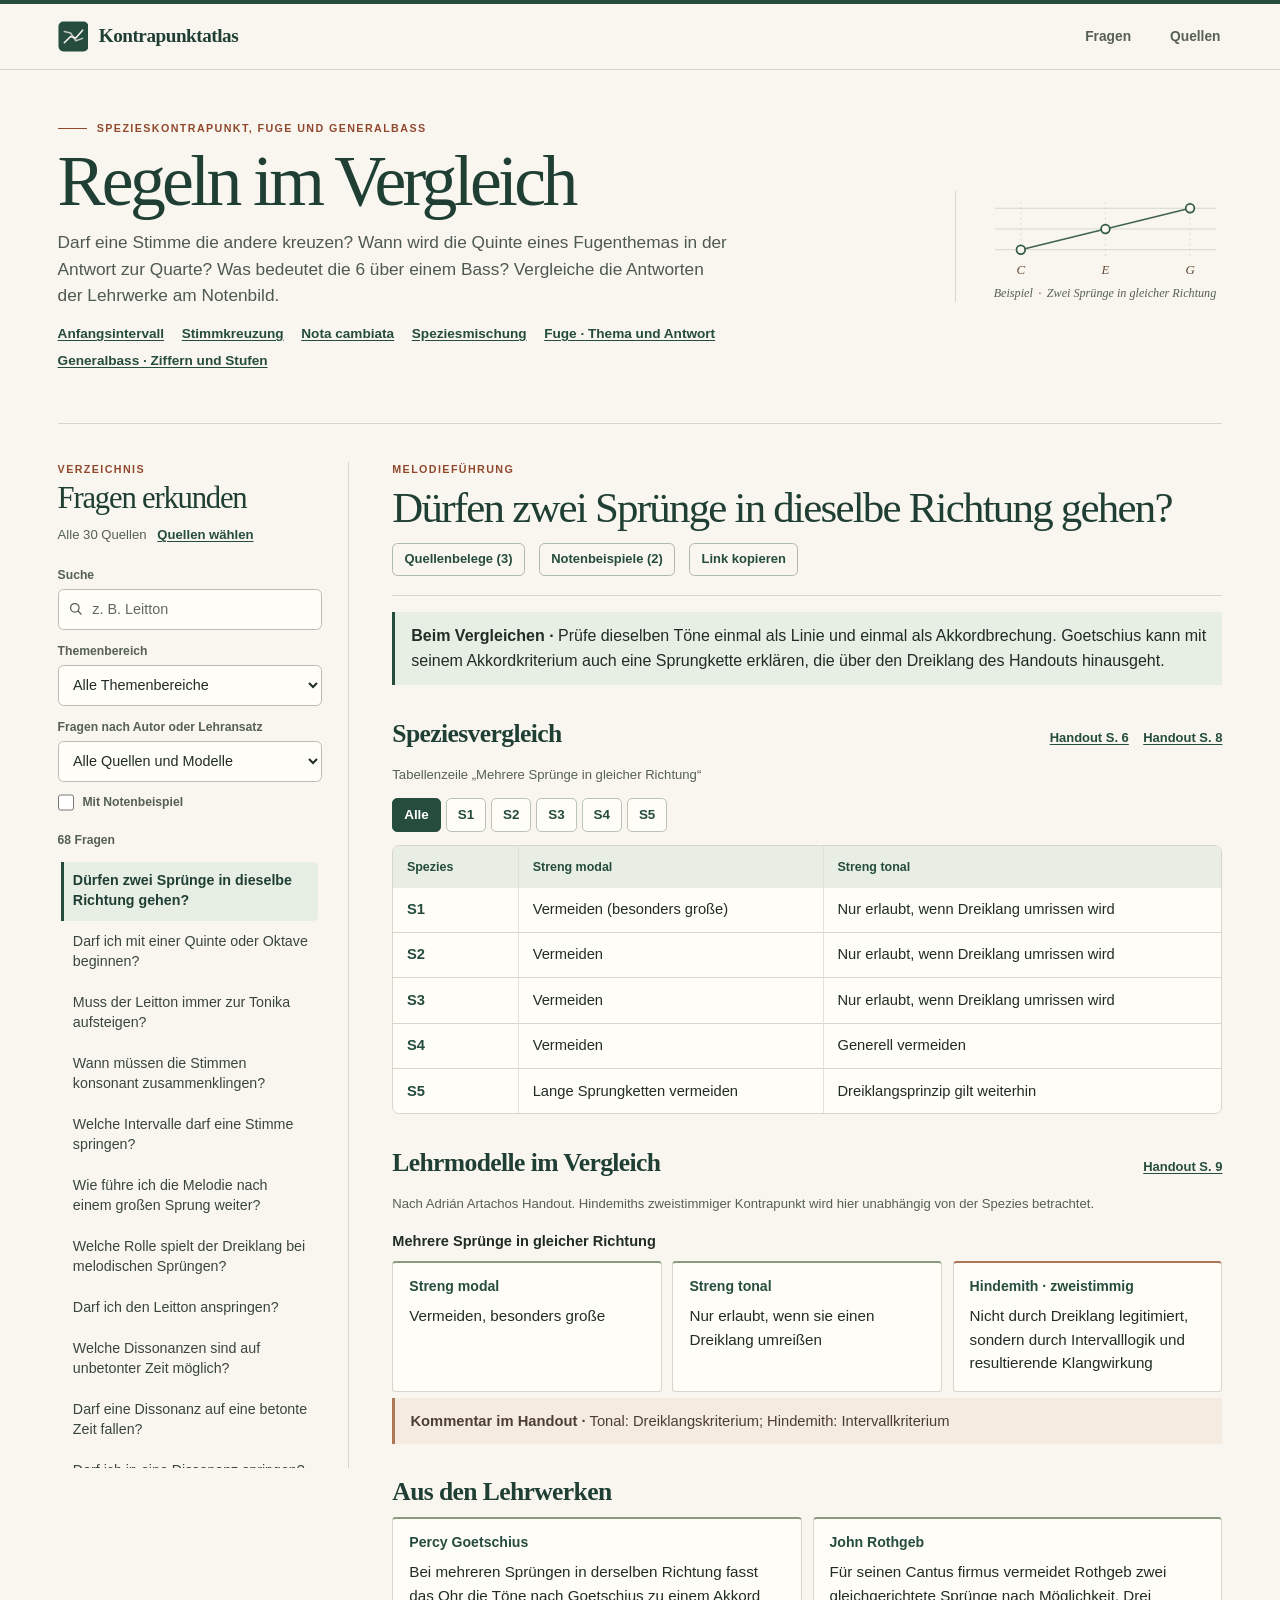
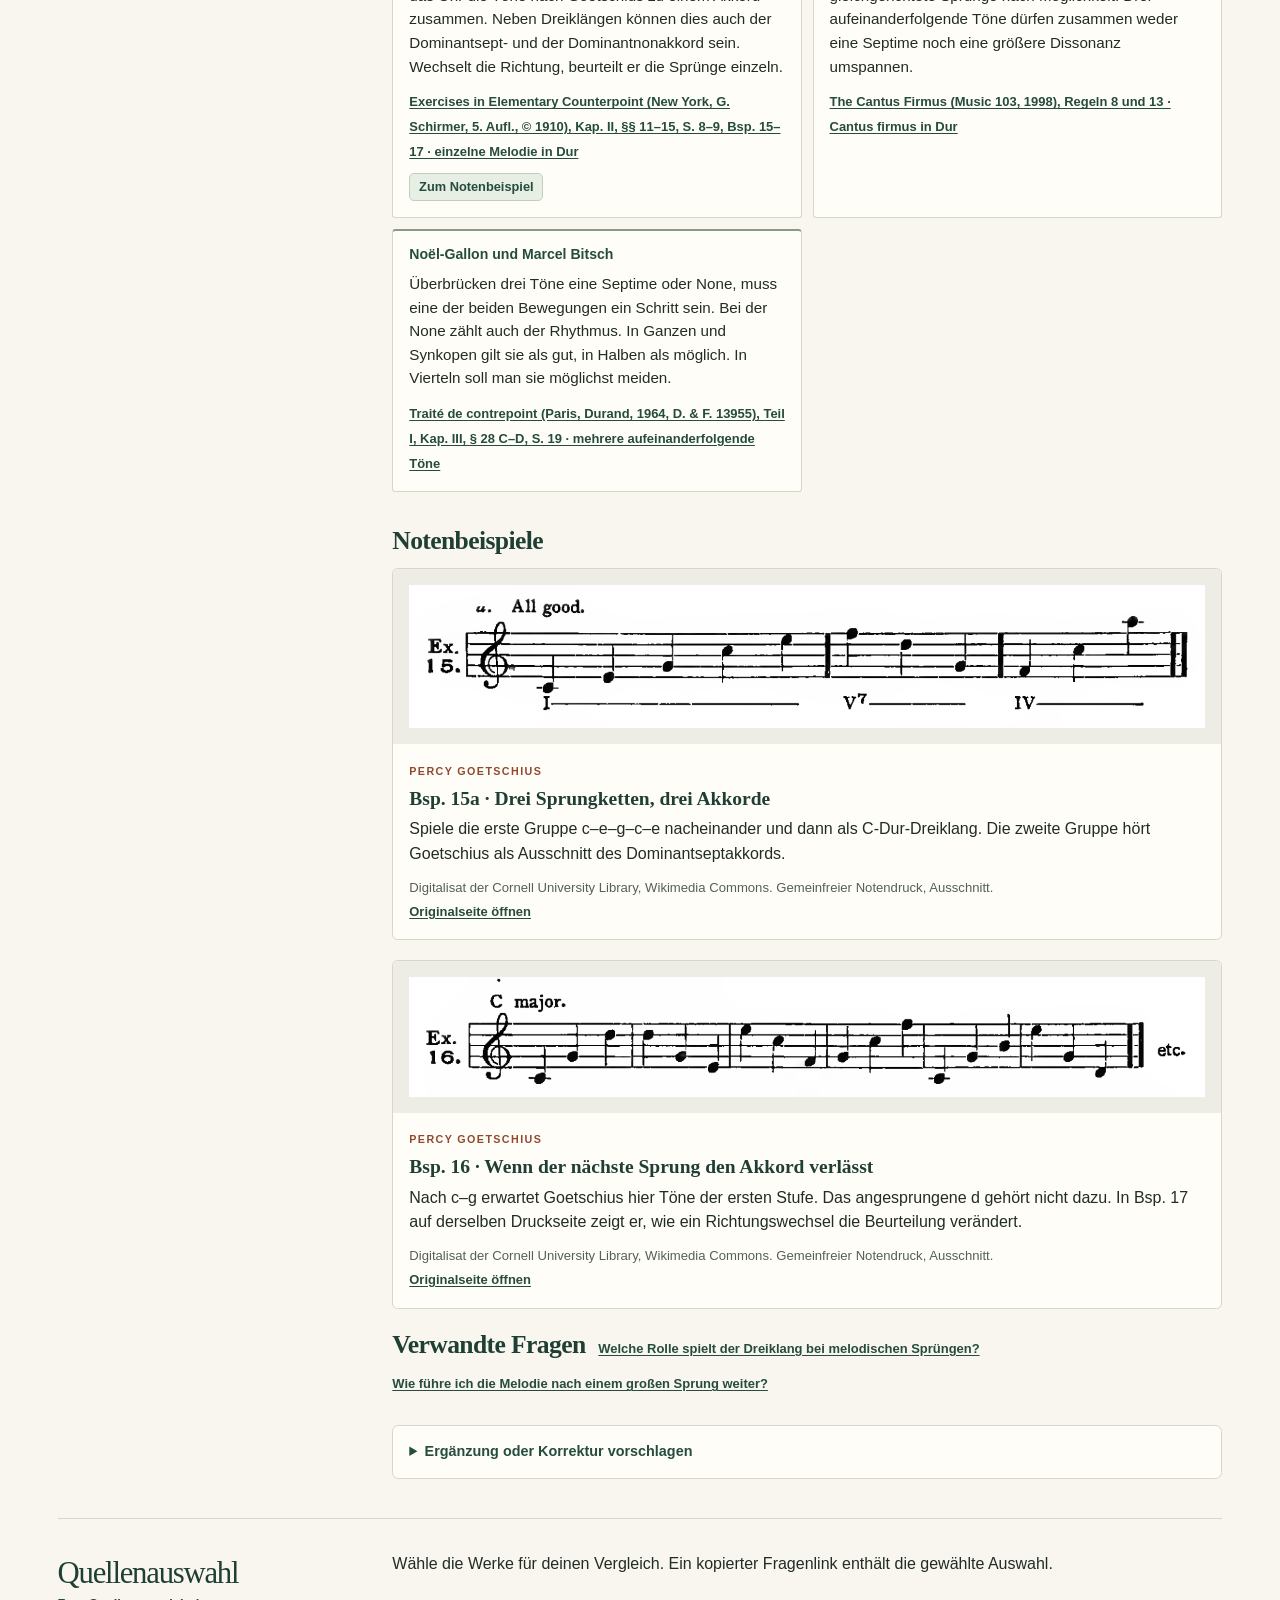
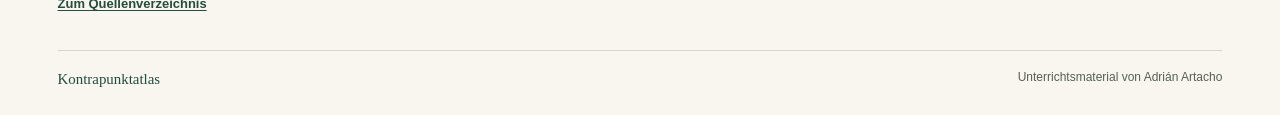
==== commit b13831e1: "Quellen werkweise auswählen und Fragen mit der Auswahl teilen" ====
--- a/index.html
+++ b/index.html
@@ -25,7 +25,7 @@
       </a>
       <nav class="masthead-nav" aria-label="Seitennavigation">
         <a href="#fragen">Fragen</a>
-        <a href="#quellen">Quellen</a>
+        <a href="quellen.html" data-quellen>Quellen</a>
       </nav>
     </div>
   </header>
@@ -70,6 +70,7 @@
           <div class="eyebrow">Verzeichnis</div>
           <h2 id="directory-heading">Fragen erkunden</h2>
         </header>
+        <p class="directory-sources"><span id="source-summary"></span> <a href="quellen.html" data-quellen>Quellen wählen</a></p>
         <div class="directory-tools" role="search" aria-label="Fragen filtern">
           <div class="filter-field filter-search">
             <label for="search">Suche</label>
@@ -83,7 +84,7 @@
             <select id="group" name="themenbereich"><option value="">Alle Themenbereiche</option></select>
           </div>
           <div class="filter-field">
-            <label for="perspective">Quelle oder Lehransatz</label>
+            <label for="perspective">Fragen nach Autor oder Lehransatz</label>
             <select id="perspective" name="perspektive"><option value="">Alle Perspektiven</option></select>
           </div>
           <label class="image-filter"><input id="illustrated" type="checkbox"> Mit Notenbeispiel</label>
@@ -102,17 +103,10 @@
 
     <section id="quellen" class="sources" aria-labelledby="sources-heading" tabindex="-1">
       <div class="source-heading">
-        <div class="eyebrow">Quellen und Lesart</div>
-        <h2 id="sources-heading">Handout und Werke</h2>
-        <a class="pdf-link" href="quellen/handout.pdf">Handout öffnen <span class="file-type">PDF</span></a>
+        <h2 id="sources-heading">Quellenauswahl</h2>
+        <a href="quellen.html" data-quellen class="source-link">Zum Quellenverzeichnis</a>
       </div>
-      <div class="source-copy">
-        <p>Grundlage sind die Vergleichstabellen aus Adrián Artachos Unterrichtshandout für die MUK (Woche&nbsp;1). Die gedruckten Seiten <strong>6 und 8</strong> vergleichen die fünf Spezies im modalen und tonalen Satz.</p>
-        <p>Auf <strong>Seite 9</strong> stellt Artacho beide Lehrmodelle seiner Lesart von Hindemiths zweistimmigem Kontrapunkt gegenüber. Diese Gegenüberstellung gilt für den zweistimmigen Satz insgesamt. Die Handout-Einträge geben Artachos Zusammenfassung wieder. Zusätzliche Autorenpositionen sind mit Lehrwerk und Fundstelle ausgewiesen.</p>
-        <p>Der Themenbereich <strong>Fuge</strong> führt von Dux und Comes bis zur Engführung. Die Beiträge nennen jeweils die konkrete Aufgabe. Unter „Partiturbeobachtung“ stehen Lesehinweise zum Werk. Wo Autoren dieselbe Stelle unterschiedlich deuten, sind ihre Lesarten einzeln belegt.</p>
-        <p>Im <strong>Generalbass</strong> gibt die Bassstimme das Fundament vor. Beim Spielen ergänzt man die übrigen Stimmen. Försters Wiener Übungen unterscheiden die Intervalle über dem Bass von der Stufe des Basstons in der Tonart. Die Notenbeispiele führen in den Artaria-Druck von 1818.</p>
-        <p>Ein Klick auf ein Notenbild öffnet die Vergrößerung. Der Quellenlink führt zur vollständigen Seite. <strong>Notenbeispiel im Buch öffnen</strong> führt zur betreffenden Druckseite, etwa zu einer Aussetzung bei Noël-Gallon und Marcel Bitsch oder zu Kurths Analyse einer Bach-Fuge. Eigene Leseübungen sind als solche gekennzeichnet und lassen sich auch offline öffnen.</p>
-      </div>
+      <p>Wähle die Werke für deinen Vergleich. Ein kopierter Fragenlink enthält die gewählte Auswahl.</p>
     </section>
   </main>
   <footer class="page-width footer">
@@ -121,6 +115,7 @@
   </footer>
   <div class="sr-only" id="status" role="status" aria-live="polite"></div>
   <script src="atlas-data.js"></script>
+  <script src="source-selection.js"></script>
   <script src="atlas.js"></script>
 </body>
 </html>
--- a/atlas.css
+++ b/atlas.css
@@ -240,3 +240,34 @@
   .comparison-table td { min-width: 6.75rem; }
   .species-btn { min-height: 2.7rem; }
 }
+
+.bibliography .hero { display: block; }
+.bibliography .hero p { max-width: 58ch; }
+.bibliography-current { padding: .65rem .12rem; font-size: .86rem; font-weight: 700; color: var(--forest); text-decoration: underline; text-underline-offset: .35em; }
+.bibliography-tools { display: flex; flex-wrap: wrap; gap: 1rem 2rem; justify-content: space-between; align-items: center; padding-block: 1.45rem .65rem; }
+.bibliography-summary { display: flex; flex-wrap: wrap; gap: .65rem 1.2rem; align-items: center; }
+.bibliography-summary p { color: var(--green-deep); font-weight: 650; font-variant-numeric: tabular-nums; }
+.bibliography-return { display: inline-flex; align-items: center; justify-content: center; gap: .55rem; padding: .66rem 1rem; border-radius: .35rem; background: var(--forest); color: white; font-size: .88rem; font-weight: 650; text-decoration: none; }
+.bibliography-return:hover { background: var(--green-deep); text-decoration: underline; }
+.bibliography-hint { color: var(--muted); font-size: .86rem; }
+.bibliography #source-list { margin: 1.75rem 0 2rem; }
+.bibliography-group { min-width: 0; margin: 1.6rem 0 0; padding: 0; border: 0; }
+.bibliography-group .bibliography-hint { margin: 0 0 .7rem; max-width: 70ch; }
+.bibliography-group legend { padding: 0 0 .55rem; color: var(--green-deep); font: 500 1.65rem/1.2 var(--serif); }
+.bibliography-works { display: grid; grid-template-columns: repeat(2, minmax(0, 1fr)); gap: .6rem; margin: 0; padding: 0; list-style: none; }
+.bibliography-work { padding: .8rem .9rem; border: 1px solid var(--rule); border-radius: .35rem; background: var(--surface); overflow-wrap: anywhere; }
+.bibliography-label { display: flex; align-items: baseline; gap: .7rem; cursor: pointer; }
+.bibliography-label input { align-self: start; width: 1.15rem; height: 1.15rem; margin: .12rem 0 0; flex: 0 0 auto; accent-color: var(--forest); }
+.bibliography-citation { display: grid; min-width: 0; gap: .16rem; }
+.bibliography-citation strong { color: var(--green-deep); font: 650 1.08rem/1.22 var(--serif); }
+.bibliography-citation span { font-size: .88rem; line-height: 1.4; }
+.bibliography-meta { display: flex; flex-wrap: wrap; align-items: baseline; gap: .3rem 1rem; margin: .45rem 0 0 1.85rem; color: var(--muted); font-size: .76rem; }
+.bibliography-meta code { font-family: ui-monospace, SFMono-Regular, Consolas, monospace; }
+.bibliography .footer { margin-top: 2.6rem; }
+@media (max-width: 660px) {
+  .bibliography-works { grid-template-columns: minmax(0, 1fr); }
+  .bibliography-tools { align-items: start; }
+}
+
+.directory-sources { margin-top: .5rem; color: var(--muted); font-size: .82rem; }
+.directory-sources a { margin-inline-start: .45rem; font-weight: 650; }
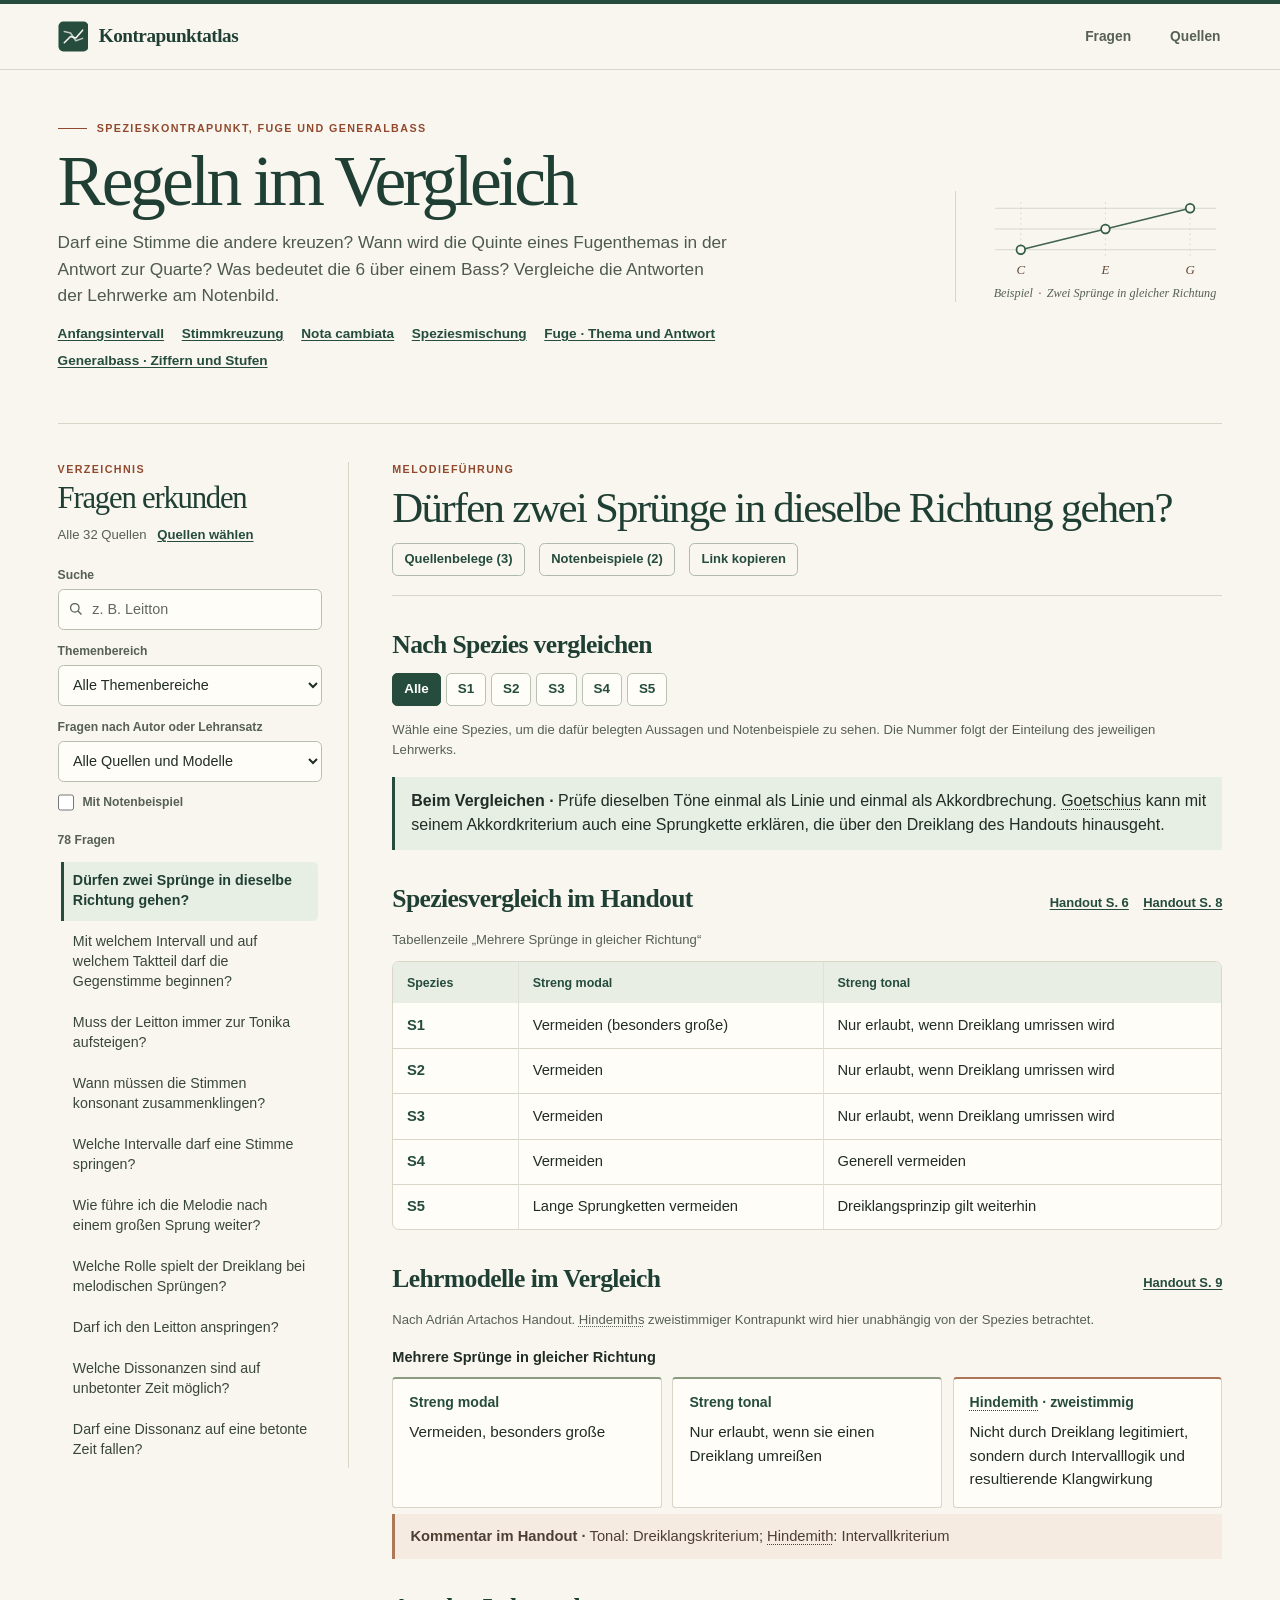
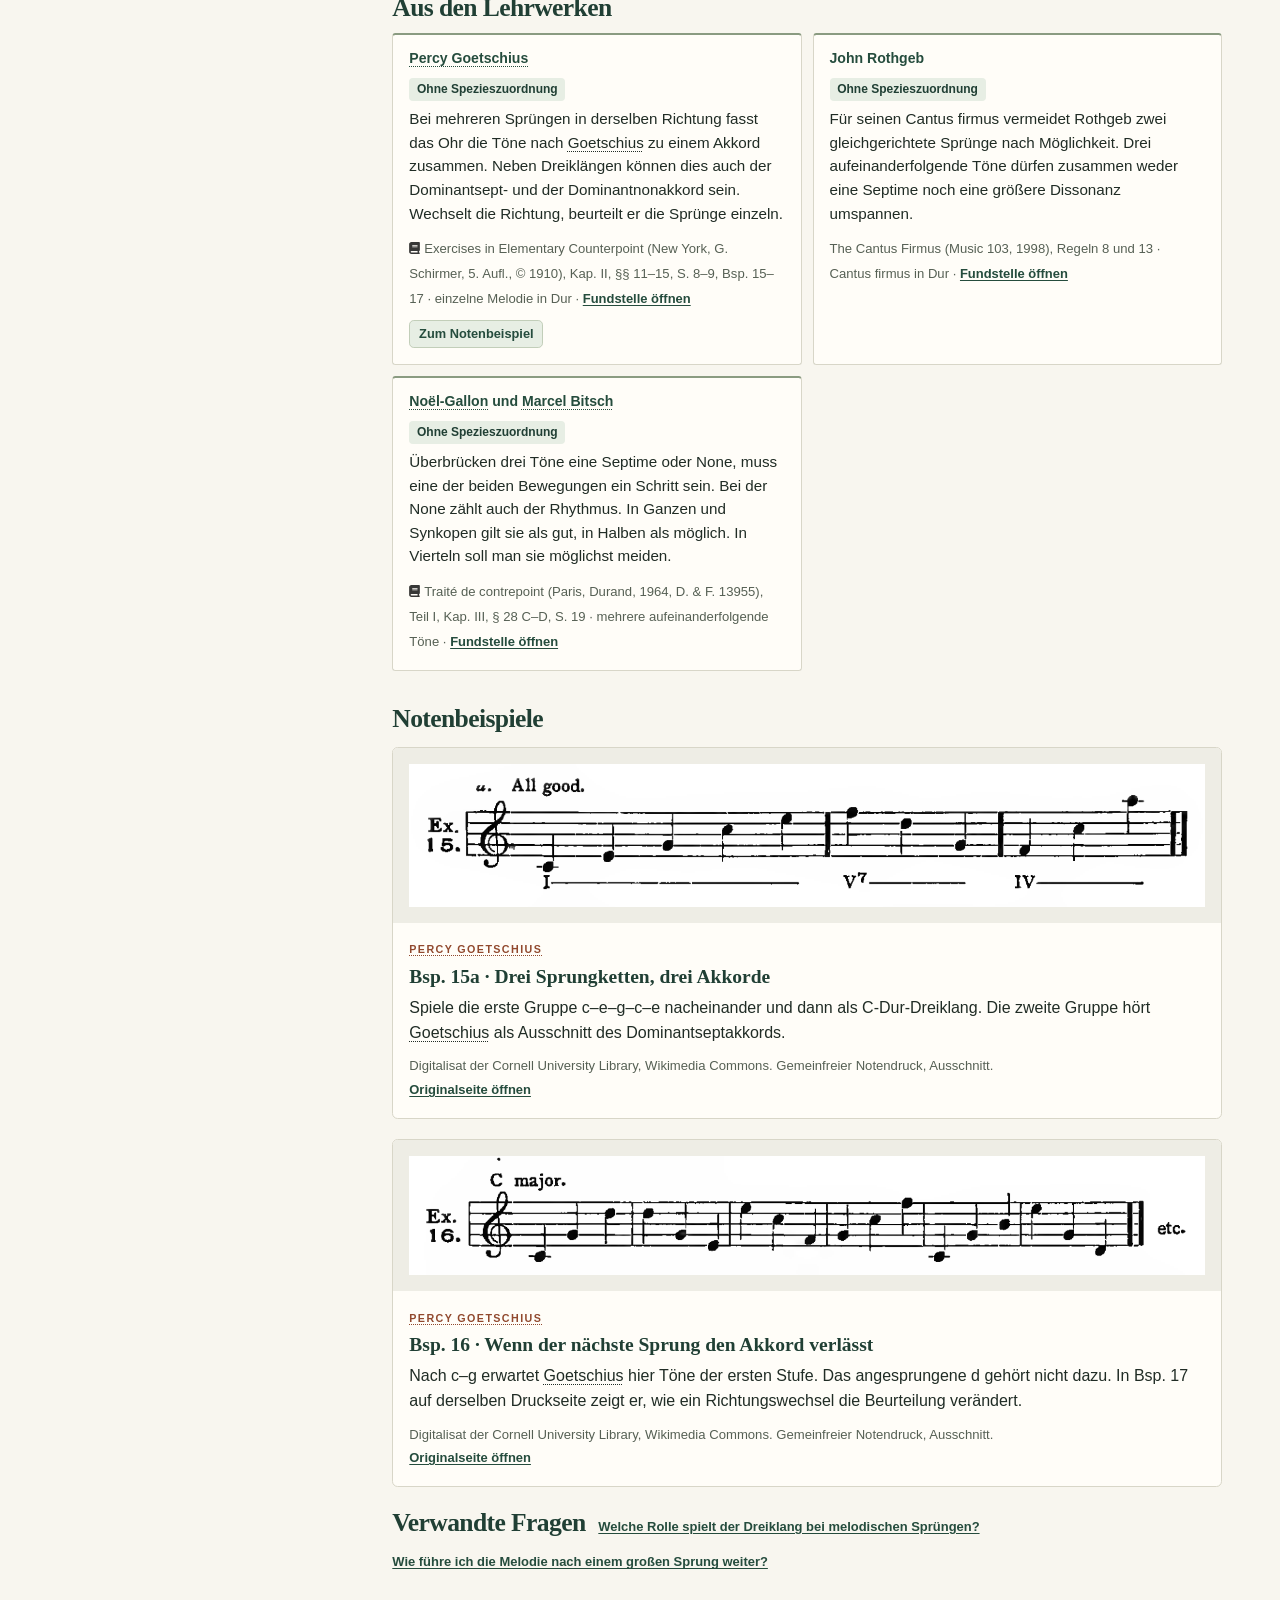
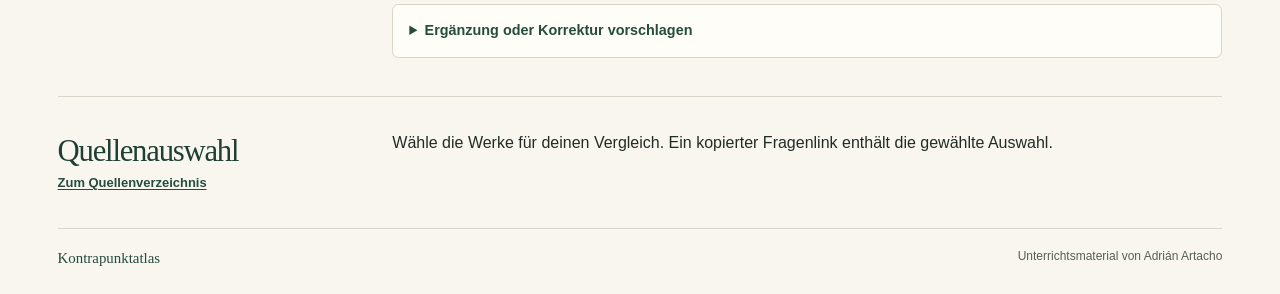
==== commit c36c029e: "Autorennamen im Atlas mit Wikipedia-Biografien verlinken" ====
--- a/index.html
+++ b/index.html
@@ -86,6 +86,7 @@
           <div class="filter-field">
             <label for="perspective">Fragen nach Autor oder Lehransatz</label>
             <select id="perspective" name="perspektive"><option value="">Alle Perspektiven</option></select>
+            <p id="author-biographies" class="author-biographies" hidden></p>
           </div>
           <label class="image-filter"><input id="illustrated" type="checkbox"> Mit Notenbeispiel</label>
         </div>
@@ -115,6 +116,7 @@
   </footer>
   <div class="sr-only" id="status" role="status" aria-live="polite"></div>
   <script src="atlas-data.js"></script>
+  <script src="author-links.js"></script>
   <script src="source-selection.js"></script>
   <script src="atlas.js"></script>
 </body>
--- a/atlas.css
+++ b/atlas.css
@@ -28,6 +28,8 @@
 button, select { cursor: pointer; }
 a { color: var(--forest); text-underline-offset: .18em; }
 a:hover { text-decoration-thickness: 2px; }
+a.author-link { color: inherit; font: inherit; letter-spacing: inherit; text-decoration-line: underline; text-decoration-style: dotted; text-decoration-thickness: 1px; }
+a.author-link:is(:hover, :focus-visible) { text-decoration-style: solid; text-decoration-thickness: 2px; }
 :focus-visible { outline: 3px solid #a7552b; outline-offset: 3px; }
 .page-width { width: min(100% - clamp(2rem, 9vw, 9rem), 82rem); margin-inline: auto; }
 .sr-only, .skip-link:not(:focus) {
@@ -87,6 +89,7 @@
 .directory-tools .image-filter { display: flex; gap: .5rem; align-items: center; grid-column: 1 / -1; margin-top: .7rem; cursor: pointer; }
 .directory-tools input[type="checkbox"] { width: 1.05rem; height: 1.05rem; min-height: 0; margin: 0; accent-color: var(--forest); }
 .directory-tools select { padding-right: 1.8rem; }
+.author-biographies { margin-top: .4rem; color: var(--muted); font-size: .78rem; line-height: 1.45; }
 .directory-list-head { display: flex; justify-content: space-between; align-items: baseline; margin: 1.2rem 0 .4rem; }
 #result-count { color: var(--muted); font-size: .76rem; font-weight: 600; }
 .detail-jump { display: none; color: var(--forest); font-size: .8rem; }
@@ -136,6 +139,10 @@
   background: var(--surface); color: var(--forest); font-size: .84rem; font-weight: 650; line-height: 1.5;
 }
 .species-btn:hover { background: var(--green-light); }
+.species-scope {
+  display: inline-block; padding: .12rem .48rem; border-radius: .25rem;
+  background: var(--green-light); color: var(--green-deep); font-size: .75rem; font-weight: 650;
+}
 .species-btn:is(.is-active, [aria-pressed="true"]) { border-color: var(--forest); background: var(--forest); color: white; }
 .table-scroll { max-width: 100%; overflow-x: auto; border: 1px solid var(--rule); border-radius: .44rem; background: var(--surface); scrollbar-width: thin; }
 .comparison-table { border-collapse: collapse; width: 100%; font-size: .92rem; line-height: 1.45; }
@@ -241,6 +248,11 @@
   .species-btn { min-height: 2.7rem; }
 }
 
+.book-title::before {
+  content: ""; display: inline-block; width: .82em; height: .94em;
+  margin-inline-end: .32em; vertical-align: -.08em;
+  background: url("assets/fa-book.svg") center / contain no-repeat; opacity: .78;
+}
 .bibliography .hero { display: block; }
 .bibliography .hero p { max-width: 58ch; }
 .bibliography-current { padding: .65rem .12rem; font-size: .86rem; font-weight: 700; color: var(--forest); text-decoration: underline; text-underline-offset: .35em; }
@@ -256,7 +268,8 @@
 .bibliography-group legend { padding: 0 0 .55rem; color: var(--green-deep); font: 500 1.65rem/1.2 var(--serif); }
 .bibliography-works { display: grid; grid-template-columns: repeat(2, minmax(0, 1fr)); gap: .6rem; margin: 0; padding: 0; list-style: none; }
 .bibliography-work { padding: .8rem .9rem; border: 1px solid var(--rule); border-radius: .35rem; background: var(--surface); overflow-wrap: anywhere; }
-.bibliography-label { display: flex; align-items: baseline; gap: .7rem; cursor: pointer; }
+.bibliography-label { display: flex; align-items: baseline; gap: .7rem; }
+.bibliography-label input, .bibliography-citation { cursor: pointer; }
 .bibliography-label input { align-self: start; width: 1.15rem; height: 1.15rem; margin: .12rem 0 0; flex: 0 0 auto; accent-color: var(--forest); }
 .bibliography-citation { display: grid; min-width: 0; gap: .16rem; }
 .bibliography-citation strong { color: var(--green-deep); font: 650 1.08rem/1.22 var(--serif); }
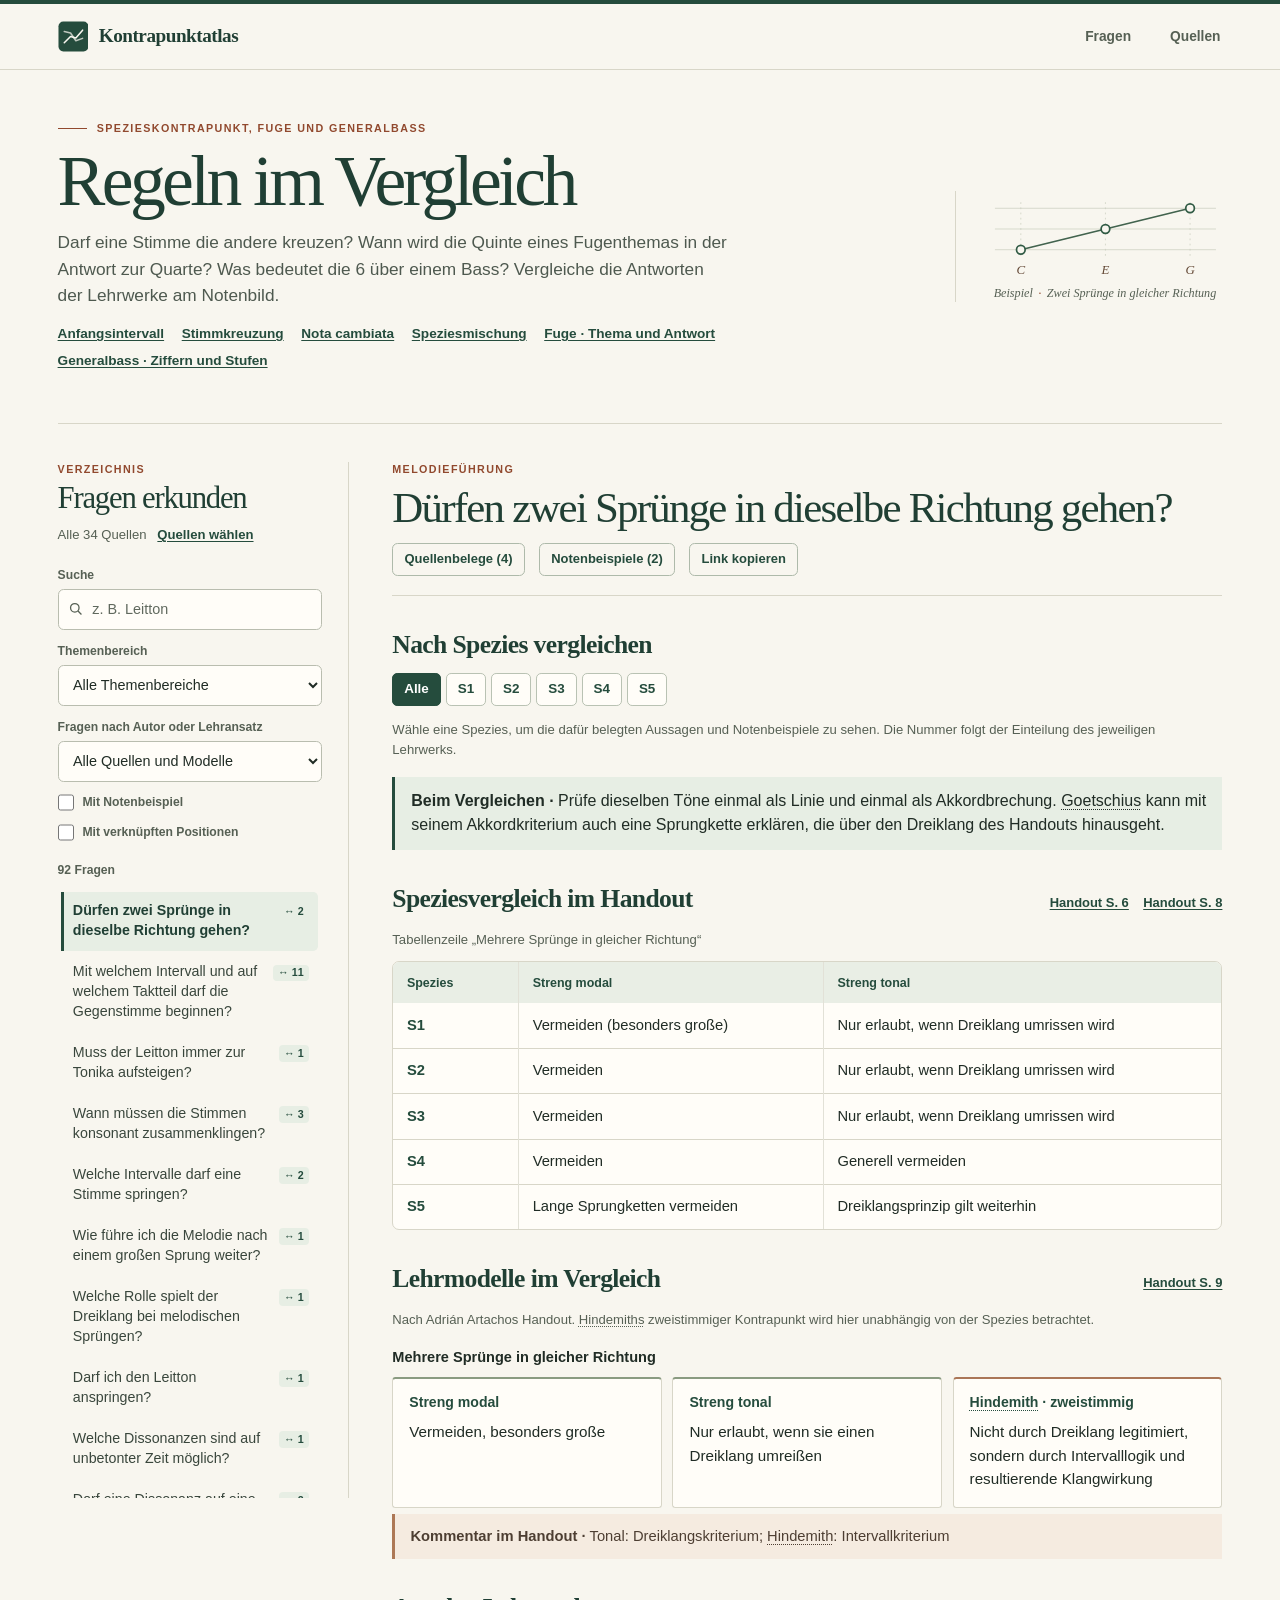
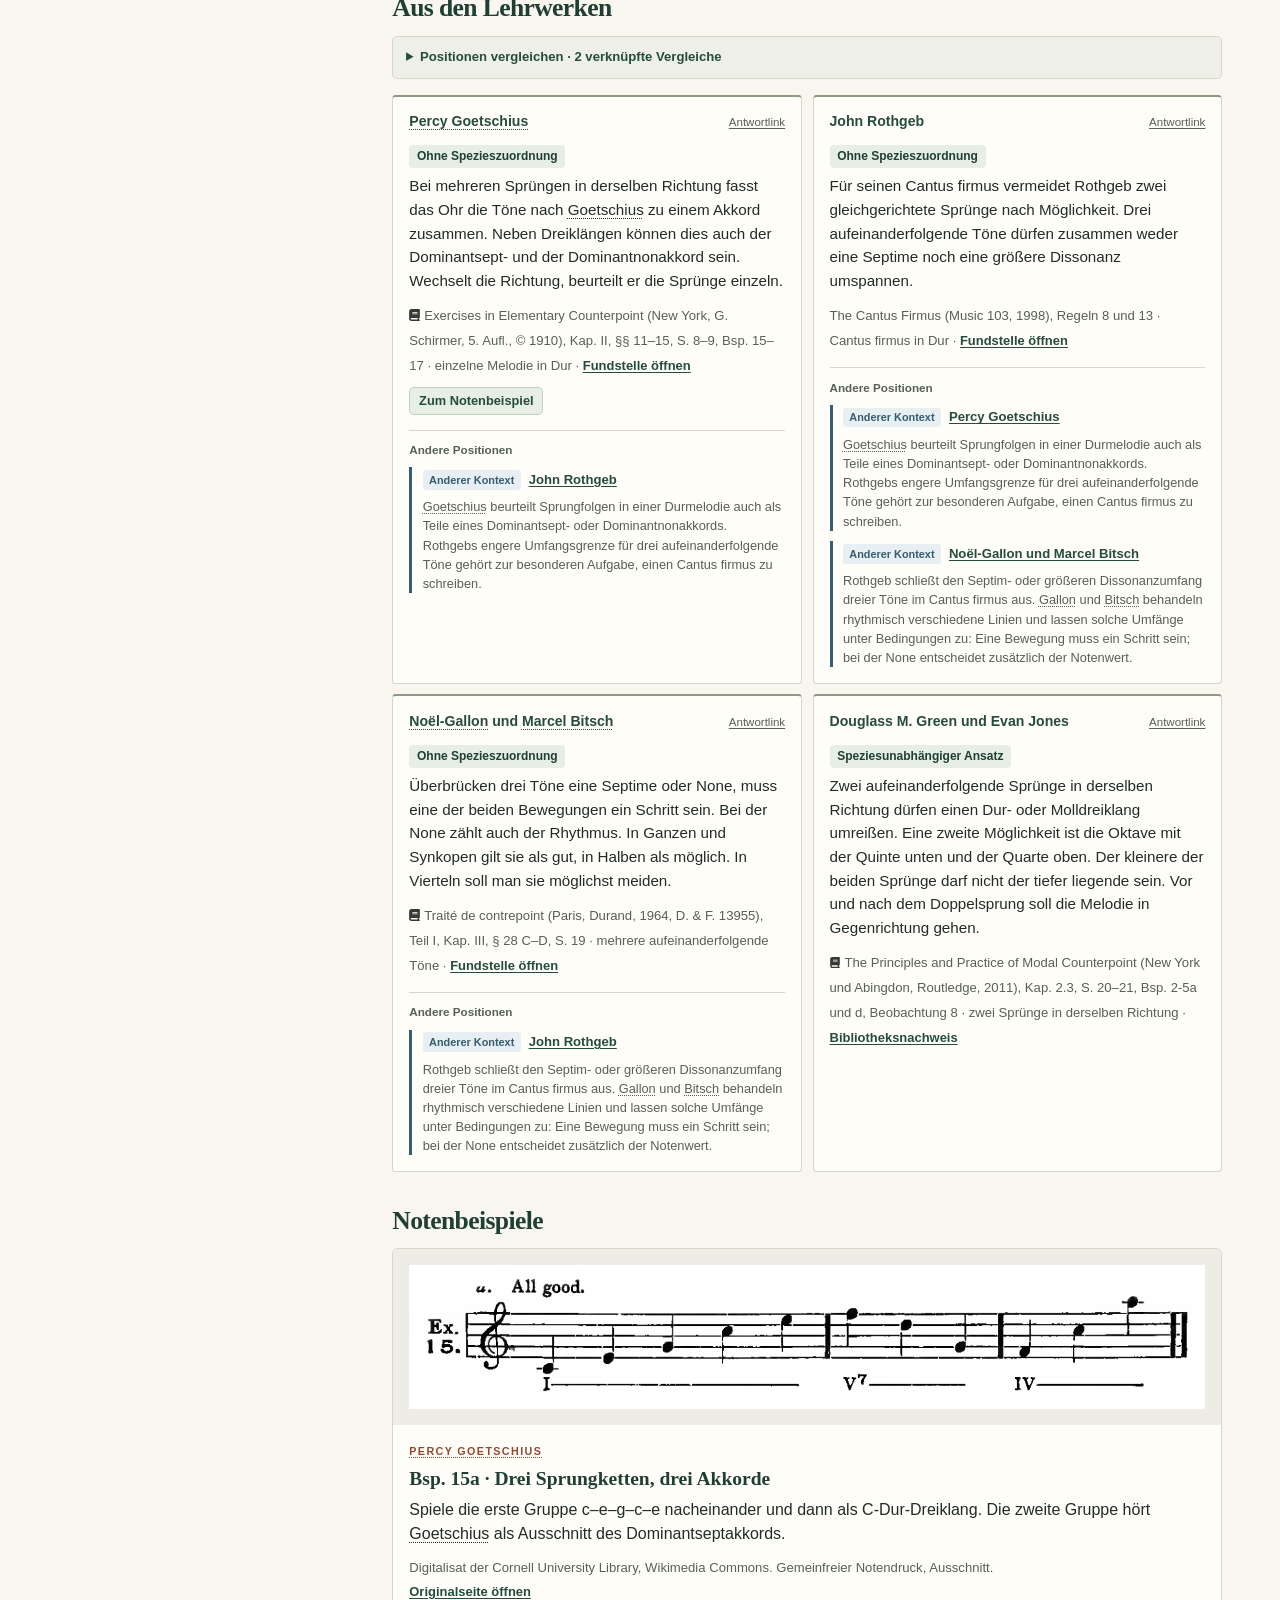
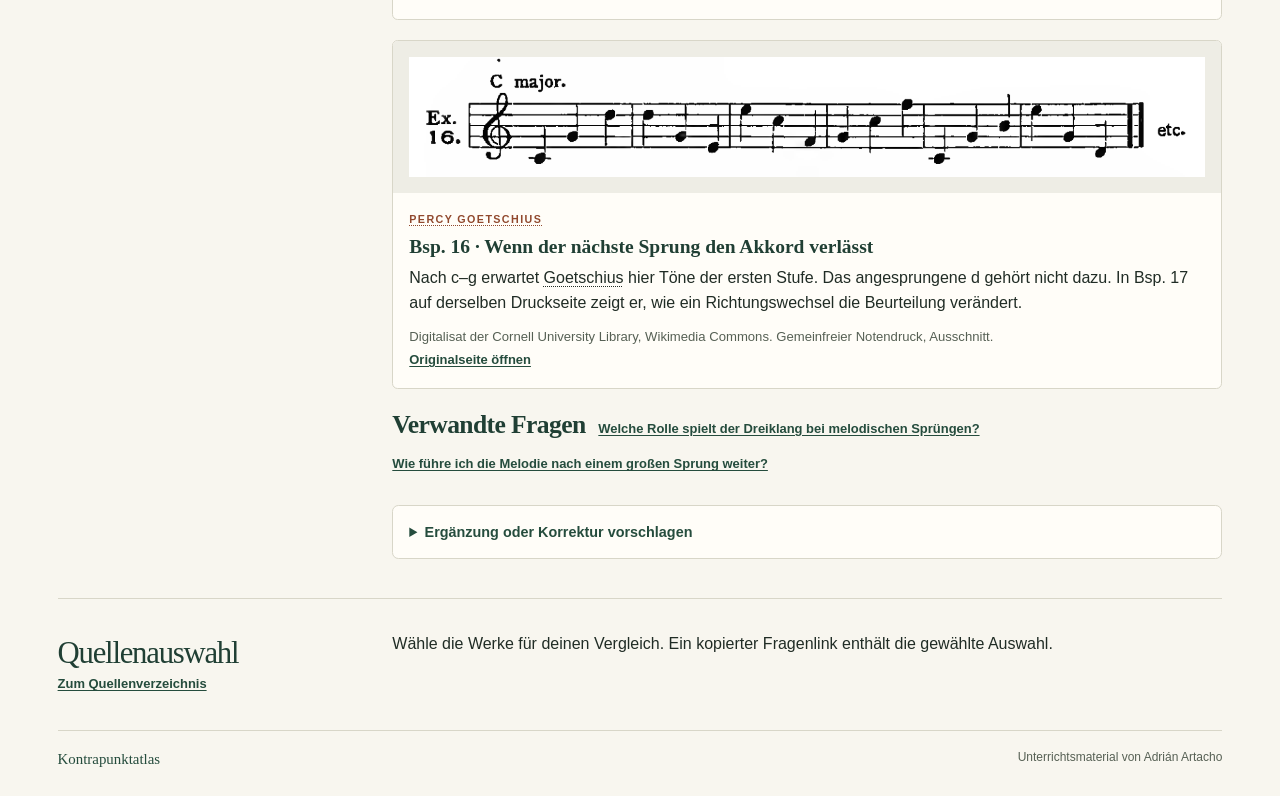
==== commit c6b74ce3: "Verknüpfe abweichende Autorenpositionen mit direkten Antwortlinks" ====
--- a/index.html
+++ b/index.html
@@ -89,6 +89,7 @@
             <p id="author-biographies" class="author-biographies" hidden></p>
           </div>
           <label class="image-filter"><input id="illustrated" type="checkbox"> Mit Notenbeispiel</label>
+          <label class="image-filter"><input id="contrasted" type="checkbox"> Mit verknüpften Positionen</label>
         </div>
         <div class="directory-list-head">
           <p id="result-count" aria-live="polite" aria-atomic="true"></p>
@@ -118,6 +119,7 @@
   <script src="atlas-data.js"></script>
   <script src="author-links.js"></script>
   <script src="source-selection.js"></script>
+  <script src="answer-relations.js"></script>
   <script src="atlas.js"></script>
 </body>
 </html>
--- a/atlas.css
+++ b/atlas.css
@@ -108,6 +108,8 @@
   border-left-color: var(--forest); background: var(--green-light); color: var(--green-deep); font-weight: 690;
 }
 .qnum { flex-shrink: 0; color: #607363; font: 500 .69rem/1.5 ui-monospace, SFMono-Regular, Consolas, monospace; font-variant-numeric: tabular-nums; }
+.question-label { flex: 1; }
+.relation-count { flex: 0 0 auto; padding: .06rem .33rem; border-radius: .25rem; background: var(--green-light); color: var(--forest); font-size: .67rem; font-weight: 700; white-space: nowrap; }
 
 #detail { min-width: 0; }
 .detail-header { padding-bottom: 1.2rem; border-bottom: 1px solid var(--rule); }
@@ -168,6 +170,30 @@
 .tradition-card h5, .tradition-card h4, .tradition-card h3 { margin: 0 0 .5rem; font: 640 .88rem/1.35 var(--sans); color: var(--forest); }
 .tradition-card p { font-size: .95rem; }
 #detail .tradition-card p:last-child { margin-bottom: 0; }
+.author-answer { scroll-margin-block: 1rem; }
+.answer-heading { display: flex; align-items: baseline; flex-wrap: wrap; gap: .15rem .65rem; margin-bottom: .5rem; }
+.answer-heading h4 { flex: 1 1 10rem; margin: 0; }
+.answer-permalink { flex: 0 0 auto; padding-block: .2rem; color: var(--muted); font-size: .72rem; }
+.answer-permalink[aria-current="location"] { color: var(--forest); font-weight: 700; }
+.author-answer.is-focused-answer { border-color: var(--forest); box-shadow: 0 0 0 2px var(--forest); }
+.author-answer:focus { outline: 3px solid #a7552b; outline-offset: 4px; }
+.relations-key { margin: .75rem 0 1rem; padding: .65rem .8rem; border: 1px solid var(--rule); border-radius: .3rem; background: #eeefe6; font-size: .82rem; }
+.relations-key summary { color: var(--forest); cursor: pointer; font-weight: 650; }
+.relations-key summary:hover { text-decoration: underline; }
+.relation-legend { display: grid; gap: .45rem; list-style: none; margin: .6rem 0 .15rem; padding: 0; }
+.answer-relations { margin-top: .9rem; padding-top: .7rem; border-top: 1px solid var(--rule); }
+.answer-relations h5 { margin: 0 0 .6rem; color: var(--muted); font-size: .73rem; }
+.relation-list { display: grid; gap: .65rem; list-style: none; margin: 0; padding: 0; }
+.relation-contradiction { --relation-ink: #843e2d; --relation-paper: #f6e6dc; }
+.relation-nuance { --relation-ink: #735316; --relation-paper: #f5edcf; }
+.relation-context { --relation-ink: #365c70; --relation-paper: #e7eff2; }
+.answer-relation { padding-left: .65rem; border-left: 3px solid var(--relation-ink); }
+.relation-target { display: flex; align-items: baseline; flex-wrap: wrap; gap: .25rem .5rem; }
+.relation-badge { display: inline-block; padding: .1rem .4rem; border-radius: .2rem; background: var(--relation-paper); color: var(--relation-ink); font-size: .68rem; font-weight: 750; line-height: 1.5; }
+.relation-link { padding-block: .15rem; color: var(--forest); font-size: .82rem; font-weight: 650; }
+.relation-locator { flex-basis: 100%; color: var(--muted); font-size: .72rem; line-height: 1.4; }
+#detail .relation-note { margin: .3rem 0 0; color: var(--muted); font-size: .8rem; line-height: 1.5; }
+#detail .answer-notice { margin: 1rem 0; padding: .7rem .9rem; border-left: 3px solid var(--rust); background: var(--rust-light); font-size: .88rem; }
 .comment {
   margin-top: .72rem; padding: .7rem .95rem; border-left: 3px solid #ad7856; 
   background: var(--rust-light); color: #4d3e32; font-size: .92rem;
@@ -175,6 +201,9 @@
 #detail .comment p { margin: 0; }
 .ref { color: var(--muted); font-size: .82rem; }
 #detail .author-comparison { margin-top: .75rem; padding-top: .65rem; border-top: 1px solid var(--rule); font-size: .87rem; }
+.author-comparison summary { cursor: pointer; color: var(--forest); font-size: .78rem; font-weight: 600; }
+.author-comparison summary:hover { text-decoration: underline; }
+#detail .author-comparison p { font-size: .87rem; }
 #detail .reading { margin-top: 1rem; padding: .75rem 1rem; border-left: 3px solid var(--forest); background: var(--green-light); }
 .score-example { border: 1px solid var(--rule); border-radius: .35rem; background: var(--surface); overflow: hidden; margin-block: .75rem 1.25rem; }
 .score-example > a { display: grid; place-items: center; padding: 1rem; background: #eeede5; cursor: zoom-in; }
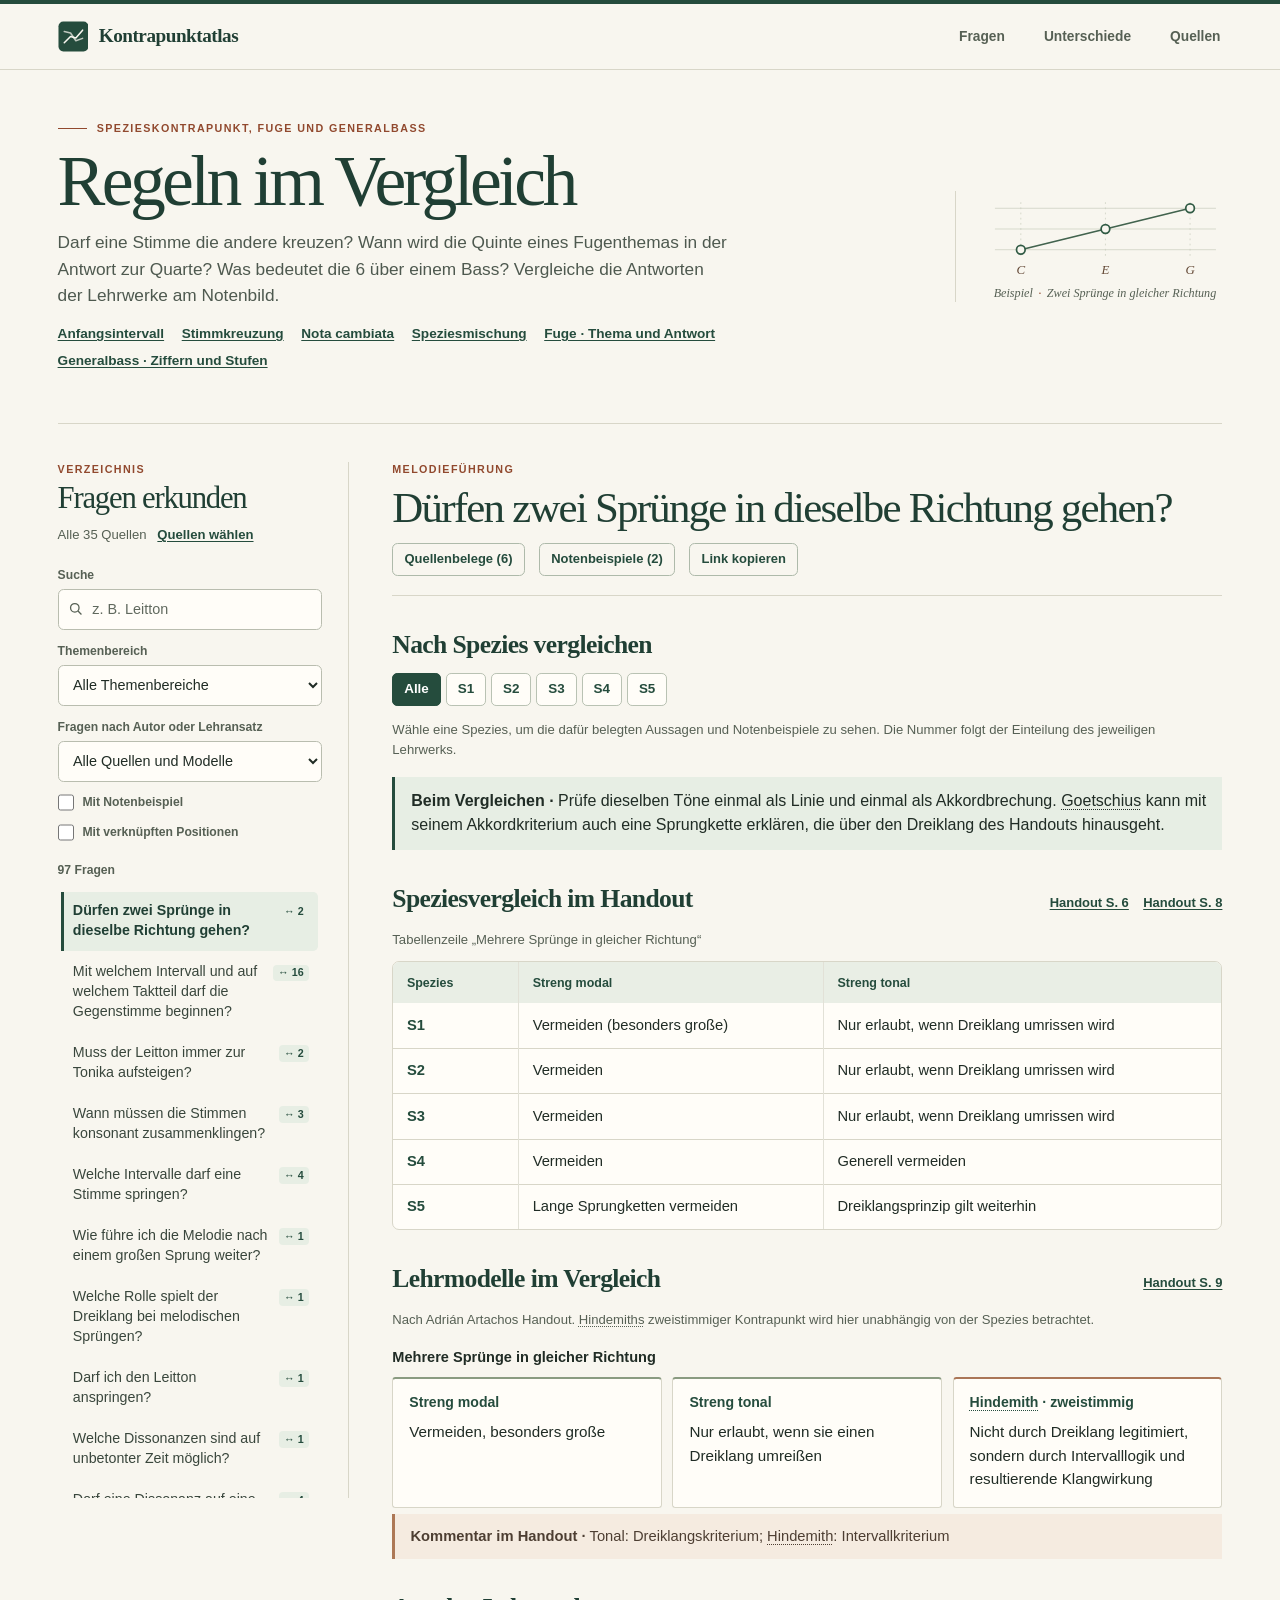
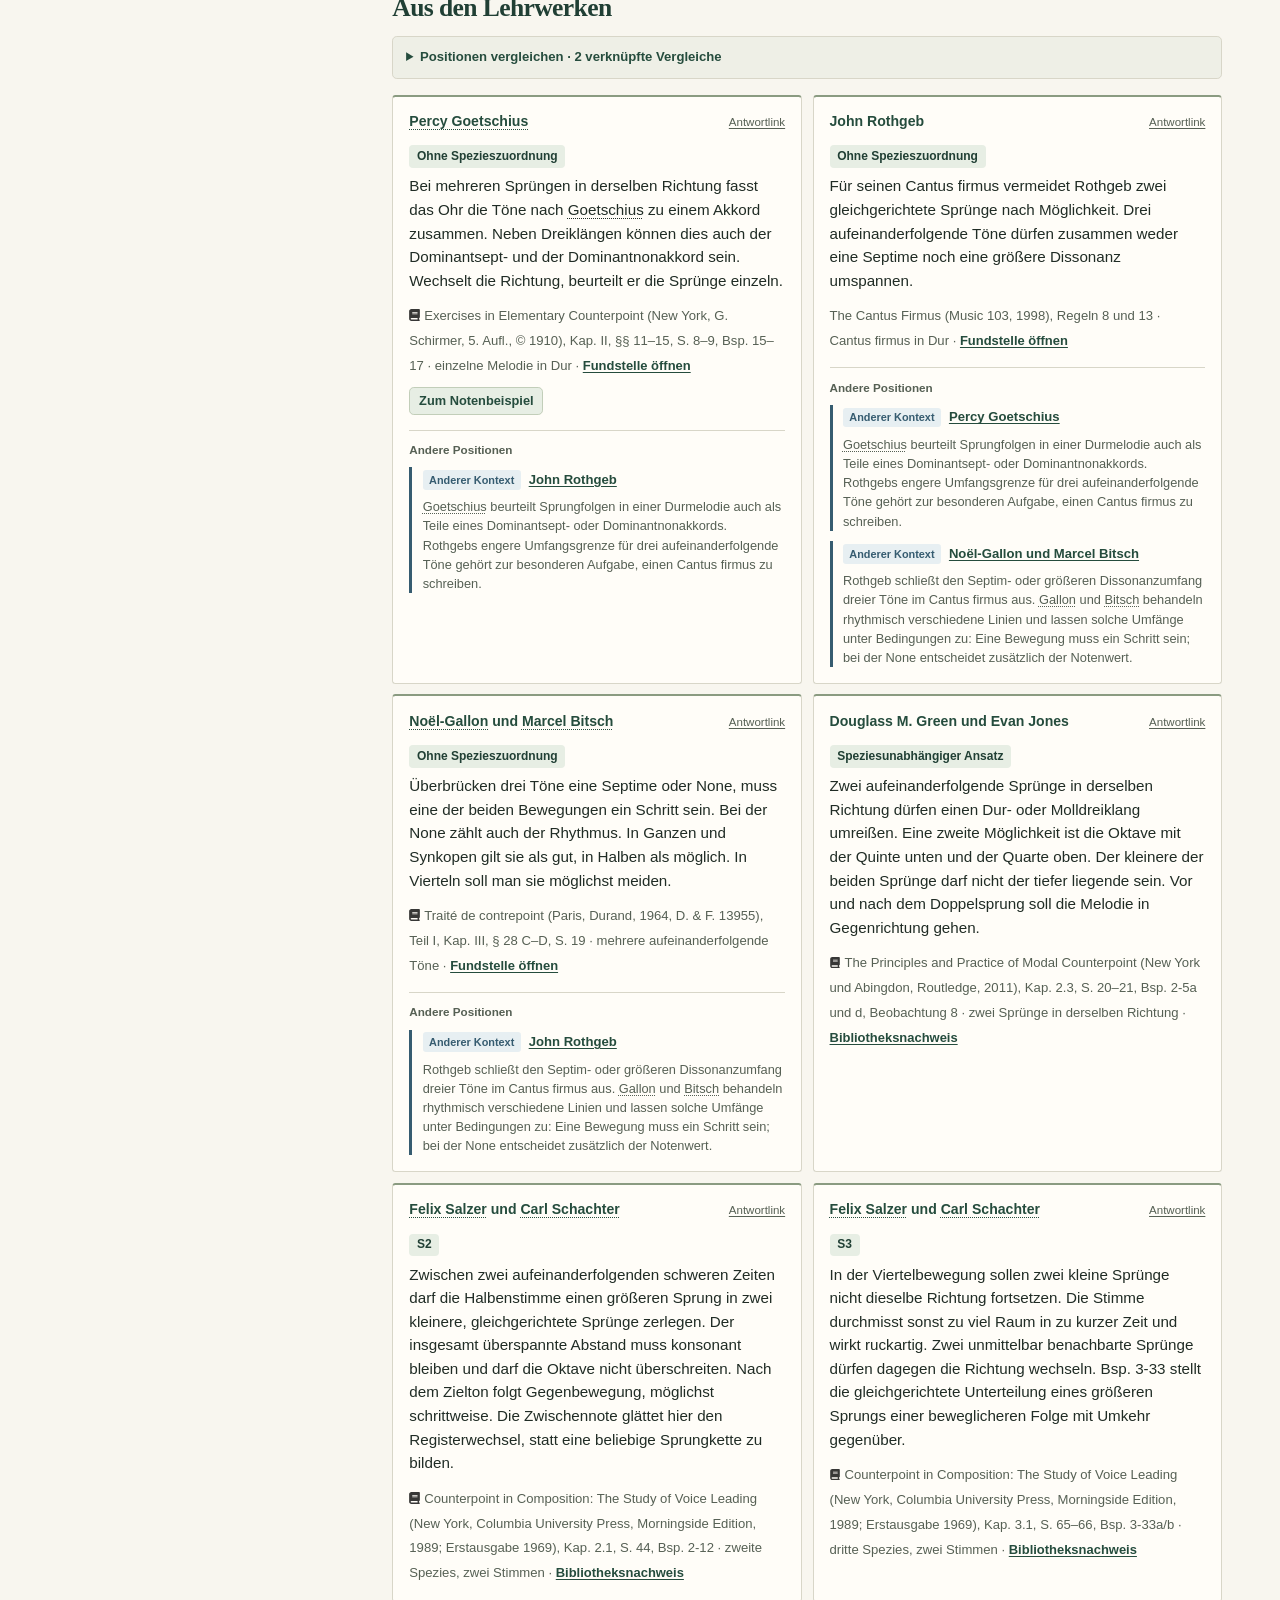
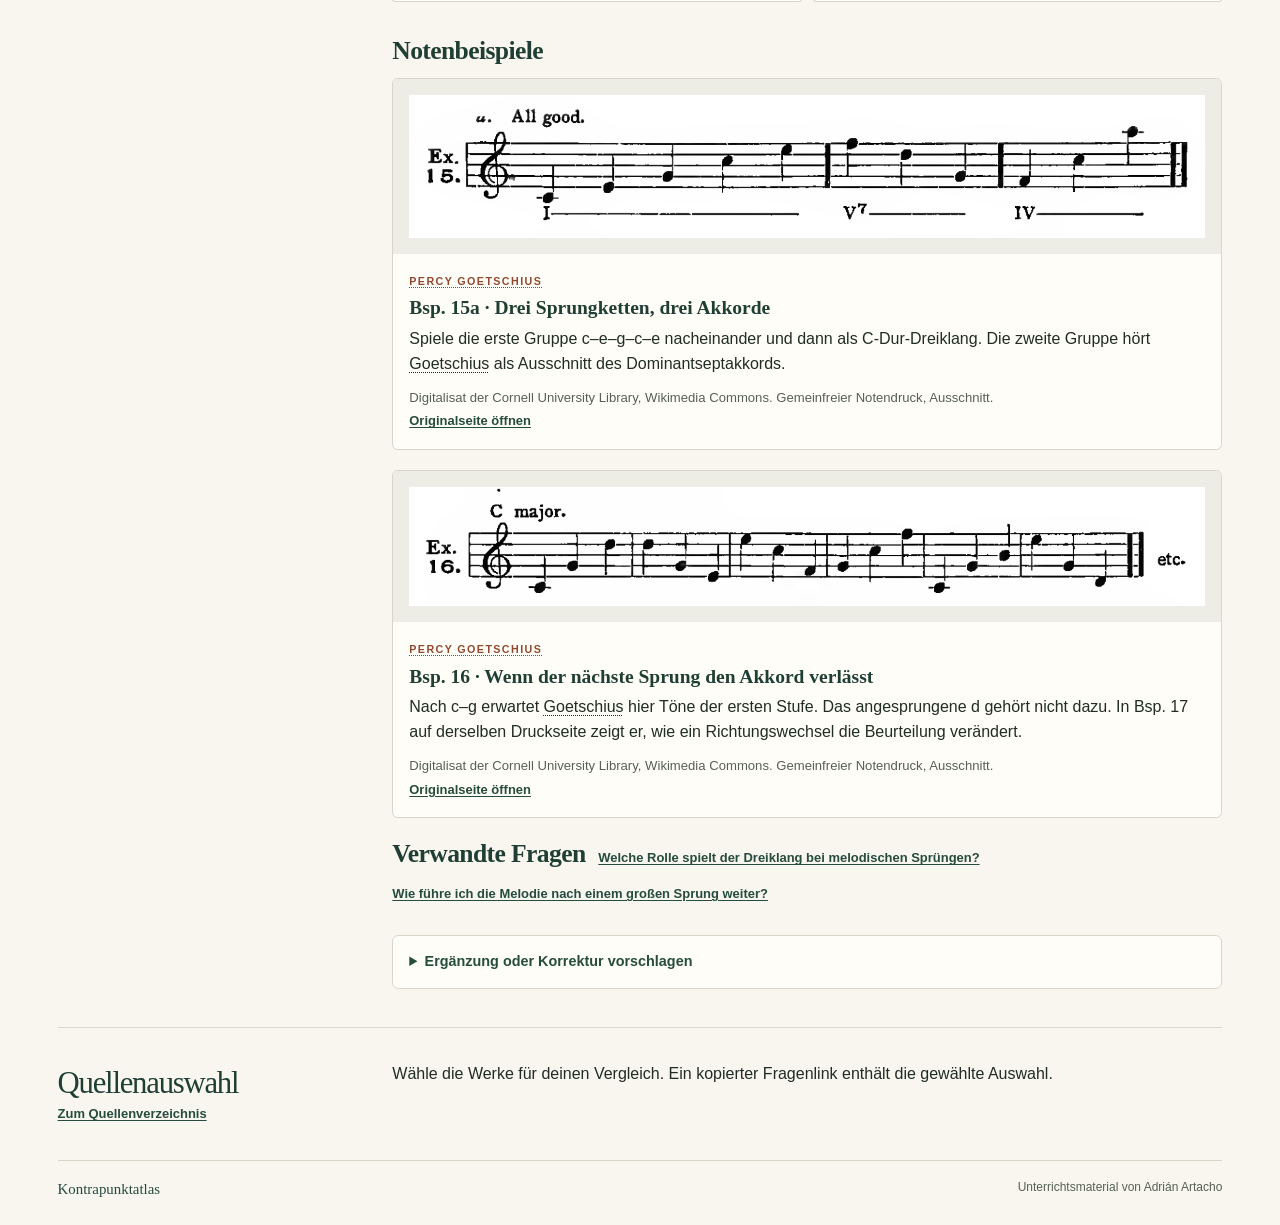
==== commit 5f5340a7: "Add a dedicated directory of disagreements and nuances" ====
--- a/index.html
+++ b/index.html
@@ -25,6 +25,7 @@
       </a>
       <nav class="masthead-nav" aria-label="Seitennavigation">
         <a href="#fragen">Fragen</a>
+        <a href="unterschiede.html" data-unterschiede>Unterschiede</a>
         <a href="quellen.html" data-quellen>Quellen</a>
       </nav>
     </div>
--- a/atlas.css
+++ b/atlas.css
@@ -313,3 +313,86 @@
 
 .directory-sources { margin-top: .5rem; color: var(--muted); font-size: .82rem; }
 .directory-sources a { margin-inline-start: .45rem; font-weight: 650; }
+
+/* A directory of the same cited answer pairs used on the question pages. */
+.disagreements .hero { display: block; }
+.disagreements .hero h1 { font-size: clamp(2.6rem, 5.2vw, 4.8rem); }
+.disagreements .hero p { max-width: 68ch; }
+.disagreements .hero .comparison-method { margin-top: .75rem; max-width: 85ch; color: var(--muted); font-size: .84rem; }
+.comparison-controls { padding-block: 1.5rem 1.1rem; border-bottom: 1px solid var(--rule); }
+.comparison-types { min-width: 0; padding: 0; margin: 0; border: 0; }
+.comparison-types legend { padding: 0 0 .55rem; color: var(--muted); font-size: .79rem; font-weight: 650; }
+.comparison-type-options { display: grid; grid-template-columns: repeat(3, minmax(0, 1fr)); gap: .65rem; }
+.comparison-type { display: flex; gap: .6rem; align-items: start; padding: .75rem .85rem; border: 1px solid var(--rule); border-left: 3px solid var(--relation-ink); border-radius: .35rem; background: var(--surface); cursor: pointer; }
+.comparison-type.is-active { border-color: var(--relation-ink); background: var(--relation-paper); }
+.comparison-type input { flex: 0 0 auto; width: 1.1rem; height: 1.1rem; margin: .15rem 0 0; accent-color: var(--relation-ink); }
+.comparison-type strong { display: block; color: var(--relation-ink); font-size: .86rem; line-height: 1.5; }
+.comparison-type small { display: block; margin-top: .22rem; color: var(--muted); font-size: .77rem; line-height: 1.45; }
+.type-count { font-variant-numeric: tabular-nums; white-space: nowrap; }
+.comparison-fields { display: grid; grid-template-columns: minmax(14rem, 1.7fr) minmax(10rem, 1fr) minmax(13rem, 1.4fr) minmax(10rem, 1fr); gap: .8rem; margin-top: 1rem; }
+.comparison-fields label { display: block; margin: 0 0 .3rem; color: var(--muted); font-size: .78rem; font-weight: 650; }
+.comparison-fields :is(input, select) { display: block; width: 100%; min-width: 0; min-height: 2.7rem; padding: .5rem .65rem; border: 1px solid #b9bdaf; border-radius: .35rem; background: var(--surface); color: var(--ink); font-size: .9rem; line-height: 1.4; }
+.comparison-fields input::placeholder { color: #60695e; }
+.comparison-toolbar { display: flex; flex-wrap: wrap; gap: .7rem 1.5rem; justify-content: space-between; align-items: center; margin-top: .95rem; }
+.comparison-sources { color: var(--muted); font-size: .83rem; }
+.comparison-sources a { font-weight: 650; }
+.comparison-scope-hint { margin-top: .6rem; color: var(--muted); font-size: .79rem; }
+.comparison-result-head { display: flex; align-items: baseline; flex-wrap: wrap; gap: .5rem 1.5rem; justify-content: space-between; margin-top: 1.7rem; }
+.comparison-result-head h2 { color: var(--green-deep); font: 500 1.6rem/1.2 var(--serif); }
+#comparison-count { color: var(--muted); font-size: .84rem; font-weight: 600; font-variant-numeric: tabular-nums; }
+.comparison-question { margin: 1.9rem 0 2.6rem; }
+.comparison-question-head { margin-bottom: .85rem; }
+.comparison-question-head h2 { max-width: 58ch; margin-top: .3rem; color: var(--green-deep); font: 500 clamp(1.4rem, 2.1vw, 1.85rem)/1.25 var(--serif); letter-spacing: -.025em; }
+.comparison-question-head h2 a { color: inherit; text-decoration: none; }
+.comparison-question-head h2 a:hover { text-decoration: underline; }
+.comparison-card { padding: 1rem 1.15rem; margin: .75rem 0; border: 1px solid var(--rule); border-left: 3px solid var(--relation-ink); border-radius: .35rem; background: var(--surface); scroll-margin-top: 1.2rem; overflow-wrap: anywhere; }
+.comparison-card.is-focused-comparison { box-shadow: 0 0 0 2px var(--relation-ink); }
+.comparison-card:focus { outline: 3px solid #a7552b; outline-offset: 4px; }
+.comparison-card-head { display: flex; justify-content: space-between; align-items: baseline; gap: .5rem 1rem; }
+.comparison-card-title { margin: 0; font-size: 1rem; line-height: 1.2; }
+.comparison-card-title .relation-badge { font-size: .72rem; }
+.comparison-permalink { flex: 0 0 auto; color: var(--muted); font-size: .75rem; padding-block: .15rem; }
+.comparison-permalink[aria-current="location"] { color: var(--forest); font-weight: 700; }
+.comparison-explanation { max-width: 94ch; margin: .6rem 0 1rem; font-size: 1rem; line-height: 1.6; }
+.comparison-positions { display: grid; grid-template-columns: repeat(2, minmax(0, 1fr)); gap: 1.3rem; }
+.comparison-position, .comparison-full-answer { min-width: 0; }
+.comparison-positions > section + section { border-left: 1px solid var(--rule); padding-left: 1.3rem; }
+.comparison-position h4, .comparison-full-answer h5 { margin: 0 0 .4rem; color: var(--forest); font: 650 .91rem/1.4 var(--sans); }
+.comparison-position .species-scope { font-size: .7rem; }
+.comparison-locator { margin: .45rem 0 .55rem; color: var(--muted); font-size: .78rem; line-height: 1.5; }
+.comparison-answer-link { display: inline-block; padding-block: .2rem; }
+.comparison-texts { margin-top: .85rem; padding-top: .6rem; border-top: 1px solid var(--rule); }
+.comparison-texts summary { padding-block: .15rem; color: var(--forest); font-size: .82rem; font-weight: 650; cursor: pointer; }
+.comparison-texts summary:hover { text-decoration: underline; }
+.comparison-texts[open] summary { margin-bottom: .8rem; }
+.comparison-full-answer p { margin: .4rem 0 .75rem; font-size: .94rem; }
+.comparison-full-answer .ref { margin-bottom: 0; font-size: .78rem; }
+.comparison-empty { margin: 1.25rem 0 2rem; padding: 1.3rem; border: 1px solid var(--rule); border-radius: .35rem; background: var(--green-light); }
+.comparison-empty h3 { color: var(--green-deep); font: 550 1.35rem/1.3 var(--serif); }
+.comparison-empty p { max-width: 72ch; margin: .6rem 0 .9rem; font-size: .92rem; }
+.comparison-notice { margin-top: 1.1rem; padding: .8rem 1rem; border-left: 3px solid var(--rust); background: var(--rust-light); font-size: .88rem; }
+.comparison-notice p { margin-bottom: .45rem; }
+.comparison-back { margin: 1rem 0 2rem; font-size: .85rem; font-weight: 650; }
+.comparison-copy-fallback { position: fixed; bottom: 1rem; left: 50%; transform: translateX(-50%); z-index: 10; display: grid; grid-template-columns: minmax(0, 1fr) auto; gap: .5rem; width: min(48rem, calc(100% - 2rem)); padding: 1rem; border: 1px solid var(--forest); border-radius: .35rem; background: var(--paper); box-shadow: 0 .3rem 1.5rem #203f3433; }
+.comparison-copy-fallback[hidden] { display: none; }
+.comparison-copy-fallback label { grid-column: 1 / -1; color: var(--forest); font-size: .82rem; font-weight: 650; }
+.comparison-copy-fallback input { min-width: 0; width: 100%; padding: .45rem; border: 1px solid #aebaaa; background: var(--surface); color: var(--ink); font-size: .9rem; }
+.comparison-copy-fallback button { padding: .45rem .65rem; border: 1px solid #aebaaa; border-radius: .25rem; background: var(--green-light); color: var(--forest); font-size: .82rem; }
+@media (max-width: 1080px) {
+  .comparison-fields { grid-template-columns: repeat(2, minmax(0, 1fr)); }
+}
+@media (max-width: 660px) {
+  .comparison-type-options { grid-template-columns: minmax(0, 1fr); gap: .5rem; }
+  .comparison-type { padding-block: .6rem; }
+  .comparison-fields { grid-template-columns: minmax(0, 1fr); }
+  .comparison-fields :is(input, select) { font-size: 1rem; }
+  .comparison-positions { grid-template-columns: minmax(0, 1fr); gap: .85rem; }
+  .comparison-positions > section + section { border-left: 0; padding-left: 0; border-top: 1px solid var(--rule); padding-top: .85rem; }
+  .comparison-card { padding: .85rem; }
+  .comparison-explanation { font-size: .94rem; }
+}
+@media (max-width: 600px) {
+  .masthead-inner { flex-wrap: wrap; padding-block: .55rem .25rem; row-gap: .15rem; }
+  .masthead-nav { width: 100%; gap: 1.25rem; justify-content: flex-start; }
+  .masthead-nav :is(a, .bibliography-current) { font-size: .8rem; }
+}
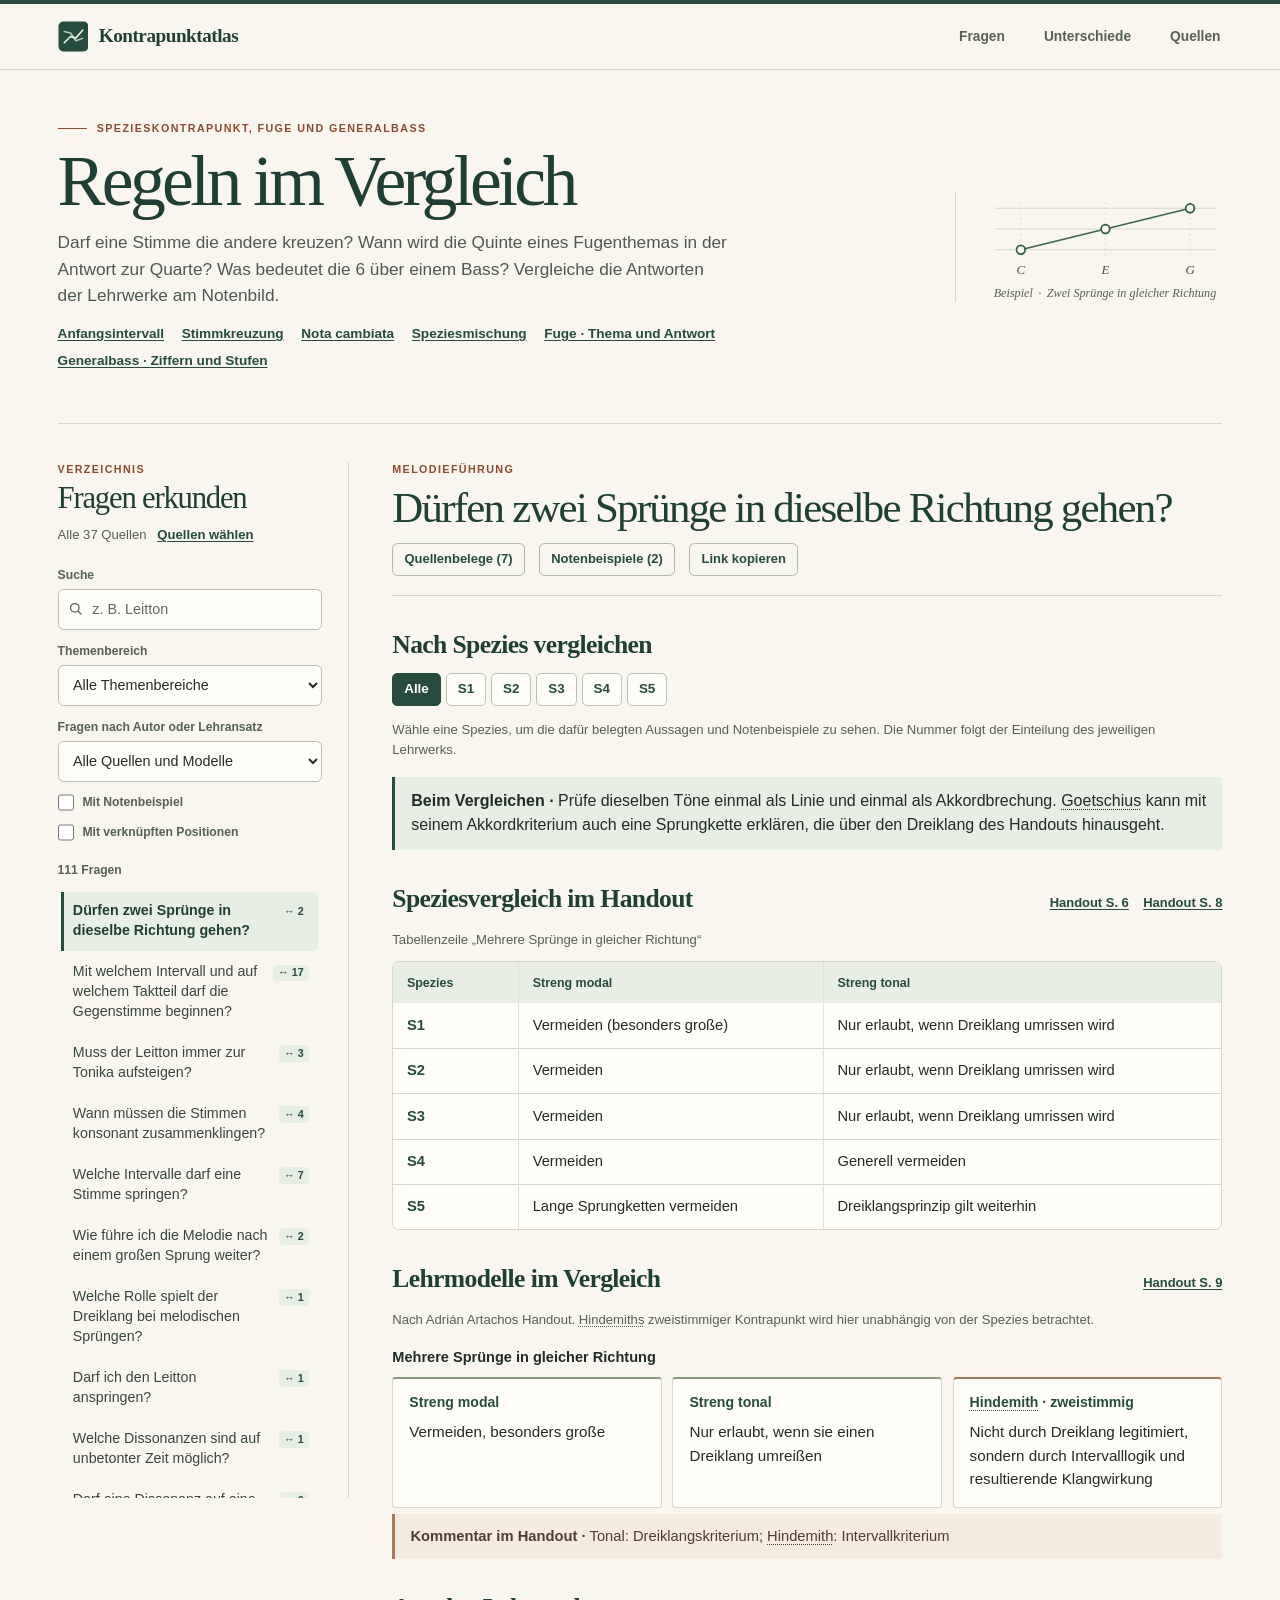
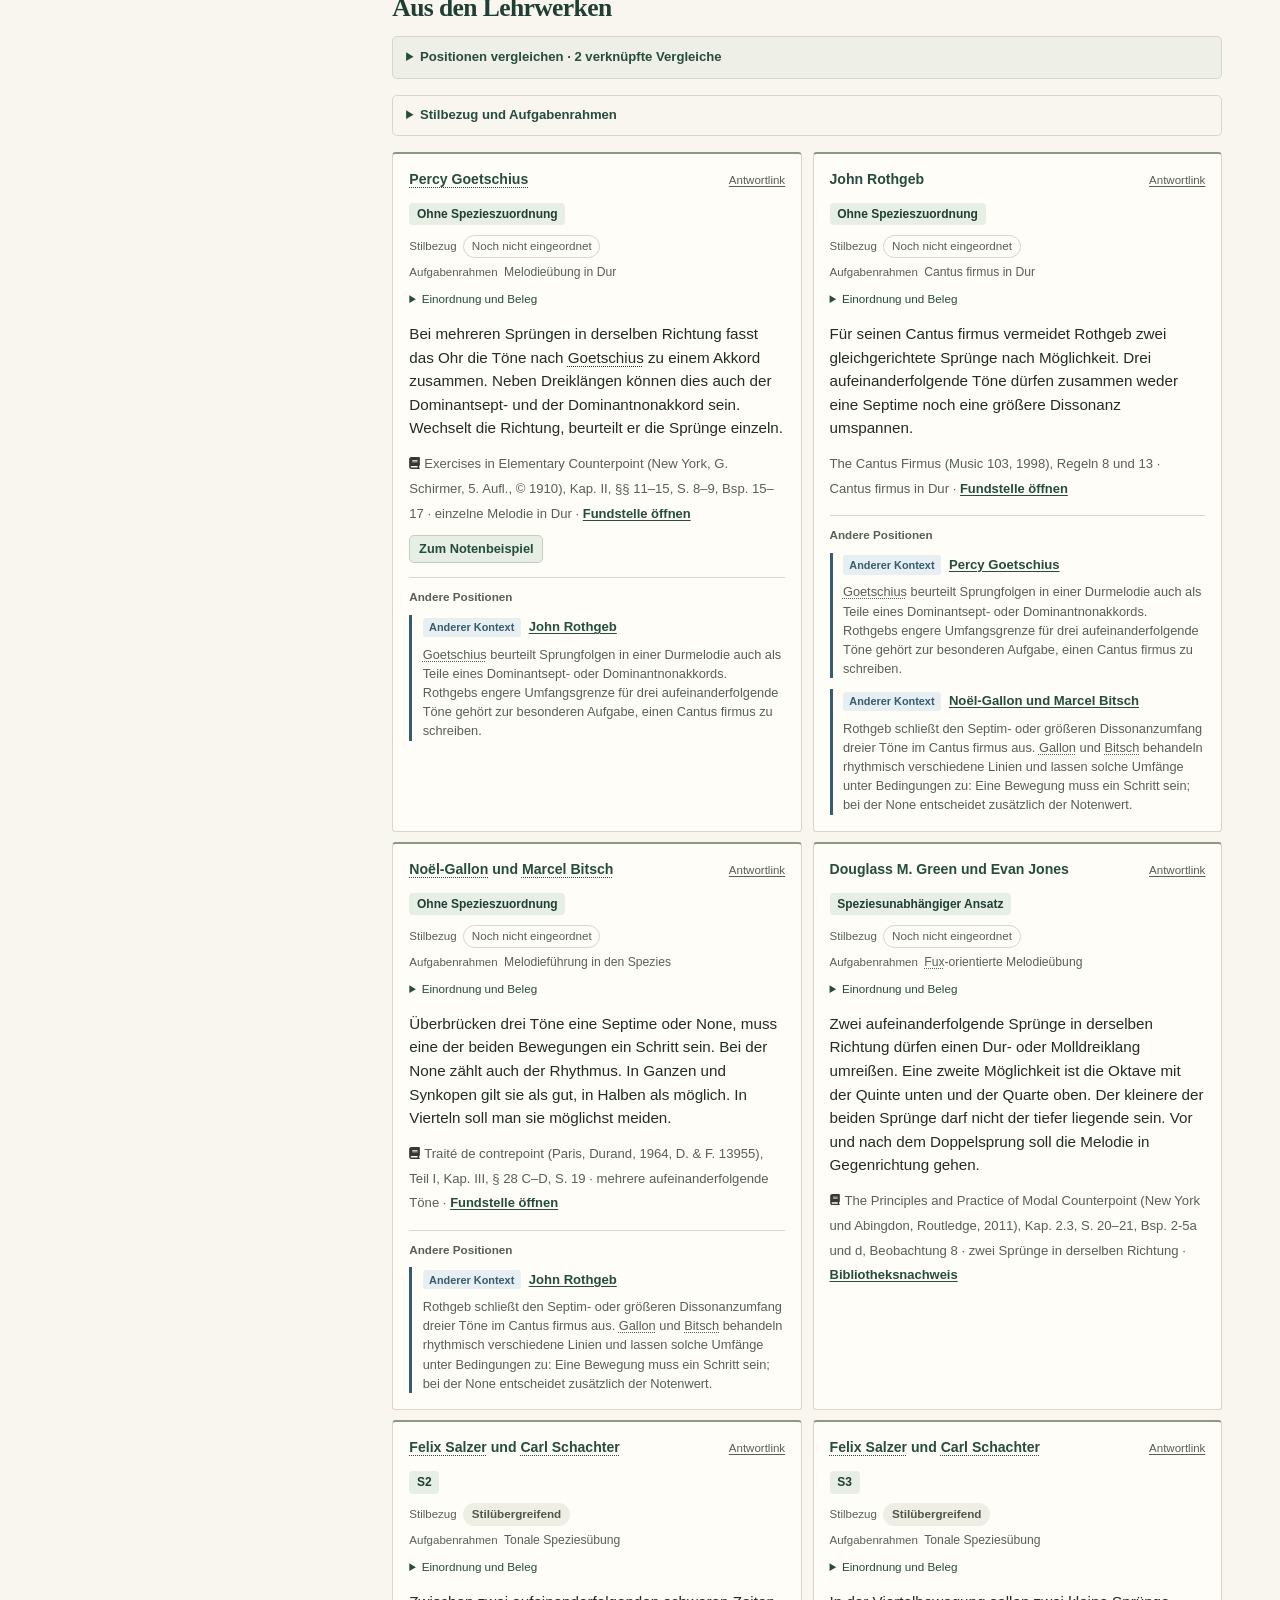
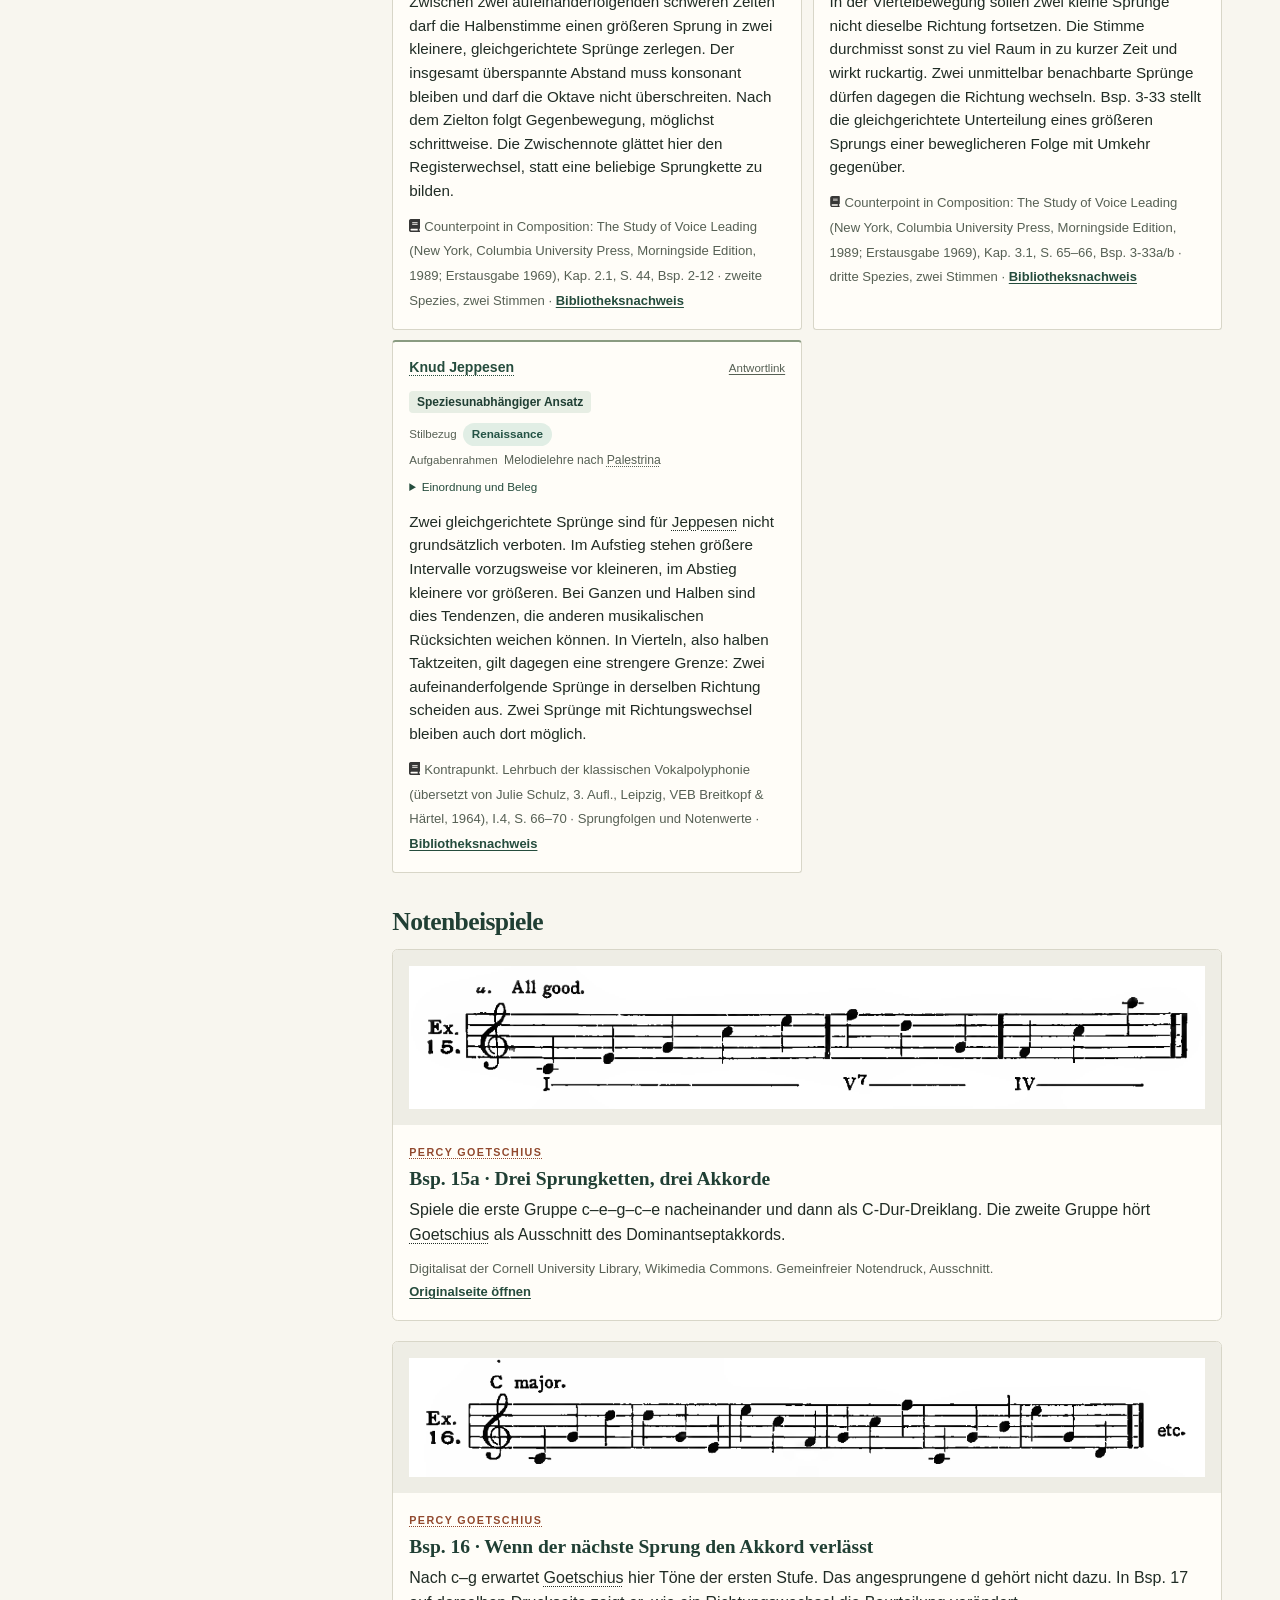
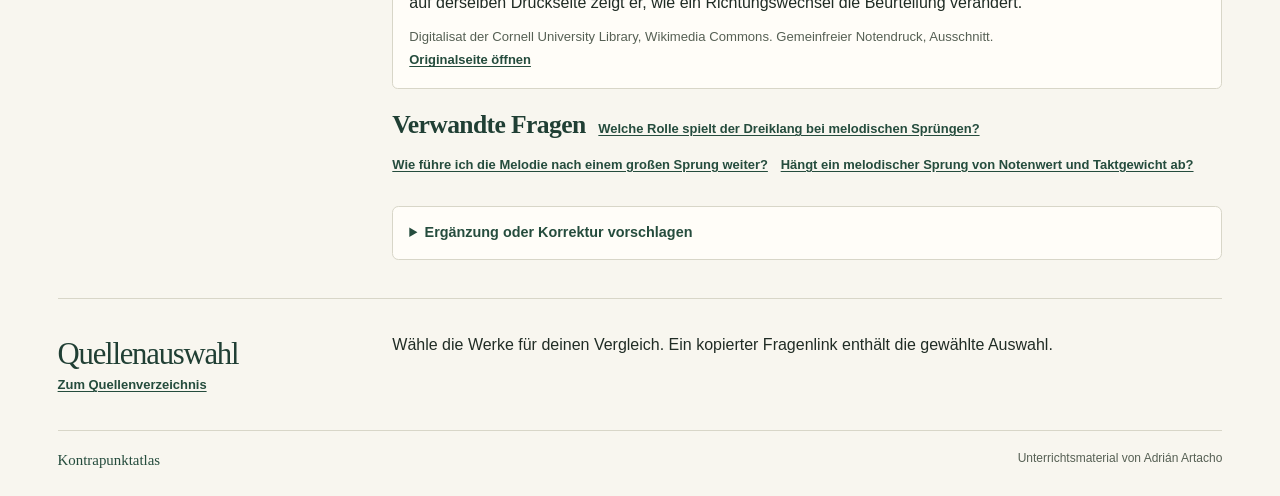
==== commit a97b34a2: "Add evidence-backed style contexts to Atlas answers" ====
--- a/index.html
+++ b/index.html
@@ -121,6 +121,7 @@
   <script src="author-links.js"></script>
   <script src="source-selection.js"></script>
   <script src="answer-relations.js"></script>
+  <script src="answer-context.js"></script>
   <script src="atlas.js"></script>
 </body>
 </html>
--- a/atlas.css
+++ b/atlas.css
@@ -177,6 +177,41 @@
 .answer-permalink[aria-current="location"] { color: var(--forest); font-weight: 700; }
 .author-answer.is-focused-answer { border-color: var(--forest); box-shadow: 0 0 0 2px var(--forest); }
 .author-answer:focus { outline: 3px solid #a7552b; outline-offset: 4px; }
+.answer-context { margin: .6rem 0 .75rem; font-size: .76rem; line-height: 1.5; }
+.context-row { display: flex; align-items: baseline; flex-wrap: wrap; gap: .25rem .4rem; }
+.context-label { flex: 0 0 auto; color: var(--muted); font-size: .72rem; }
+.context-badge {
+  display: inline-block; max-width: 100%; padding: .12rem .48rem; border: 1px solid transparent;
+  border-radius: 999px; color: #4e574c; background: #efeee5; font-size: .73rem; font-weight: 650; line-height: 1.45;
+}
+.context-medieval { color: #634f2a; background: #ece7d5; }
+.context-renaissance { color: #245345; background: #e1eee5; }
+.context-baroque { color: #654475; background: #eee4f2; }
+.context-classical-romantic { color: #673d50; background: #f1e3e9; }
+.context-modern { color: #34565b; background: #e0edee; }
+.context-unclassified { color: var(--muted); background: transparent; border-color: var(--rule); font-weight: 500; }
+.context-task { margin-top: .32rem; }
+.context-frame { color: var(--muted); overflow-wrap: anywhere; }
+.context-evidence { margin-top: .4rem; }
+.context-evidence summary { width: fit-content; max-width: 100%; padding-block: .15rem; color: var(--forest); font-size: .73rem; cursor: pointer; }
+.context-evidence summary:hover, .context-key summary:hover { text-decoration: underline; }
+.context-evidence p, #detail .context-evidence p { margin: .45rem 0 0; color: var(--muted); font-size: .76rem; line-height: 1.5; }
+.context-evidence .context-basis { font-weight: 650; }
+.context-evidence .context-locator { font-style: italic; }
+.context-key { margin: .75rem 0 1rem; padding: .6rem .8rem; border: 1px solid var(--rule); border-radius: .3rem; font-size: .82rem; }
+.context-key summary { color: var(--forest); font-weight: 650; cursor: pointer; }
+.context-key p, #detail .context-key p { margin: .65rem 0; color: var(--muted); font-size: .82rem; line-height: 1.5; }
+.context-legend { display: flex; flex-wrap: wrap; gap: .35rem; margin: .65rem 0; }
+.context-meanings { display: grid; gap: .45rem; list-style: none; margin: .7rem 0; padding: 0; color: var(--muted); }
+#comparison-context-key .context-key { margin-top: 1.2rem; }
+@media (pointer: coarse) {
+  .context-evidence summary, .context-key summary { min-height: 2.75rem; padding-block: .7rem; }
+}
+@media print {
+  .context-badge { border-color: #777; color: #000; background: transparent; }
+  .context-key { display: none; }
+  .answer-context { break-inside: avoid; }
+}
 .relations-key { margin: .75rem 0 1rem; padding: .65rem .8rem; border: 1px solid var(--rule); border-radius: .3rem; background: #eeefe6; font-size: .82rem; }
 .relations-key summary { color: var(--forest); cursor: pointer; font-weight: 650; }
 .relations-key summary:hover { text-decoration: underline; }
